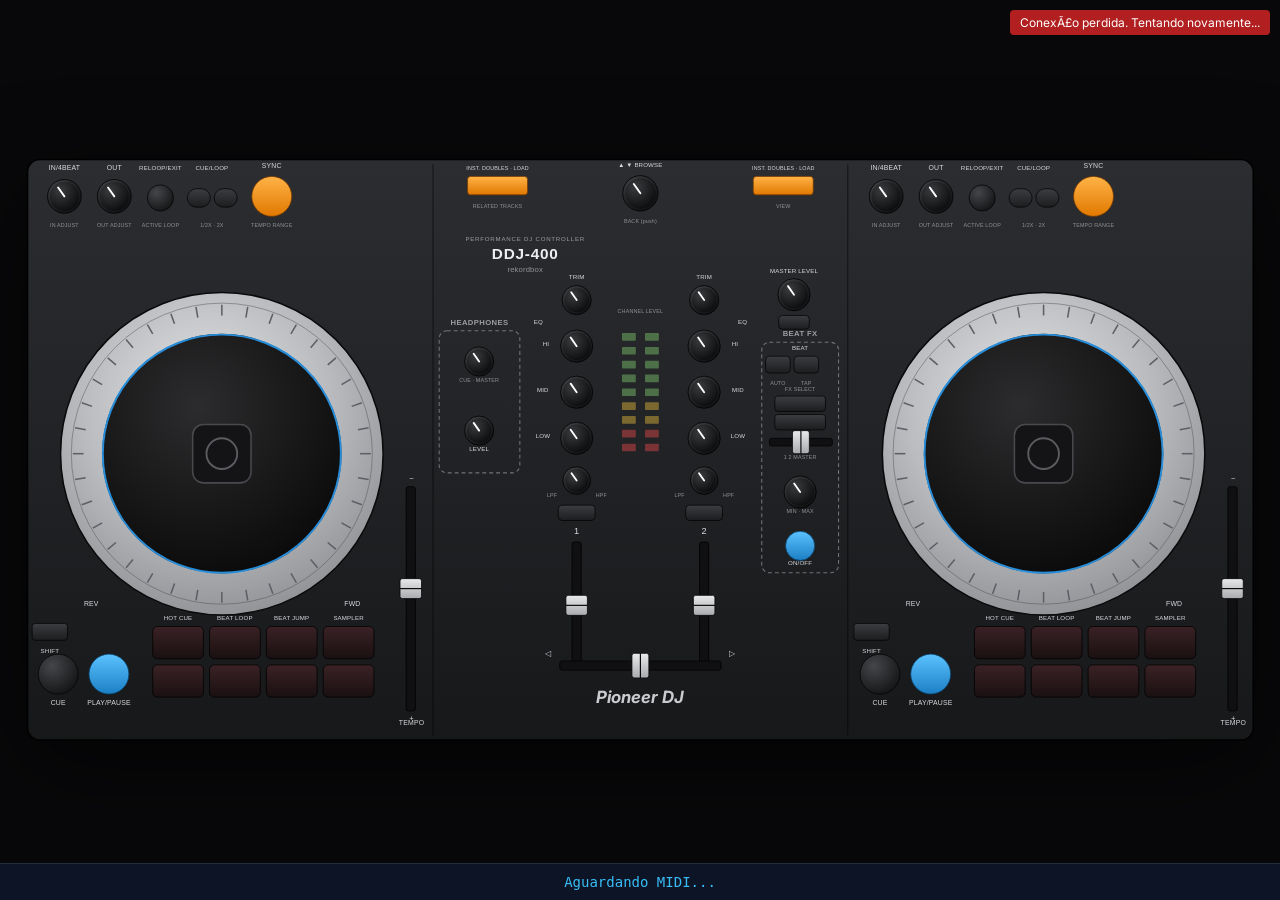
==== src/LiveBridge.App/wwwroot/index.html @ a5508622 "Projeto Iniciado" ====
﻿<!DOCTYPE html>
<html lang="pt-BR">
<head>
<meta charset="UTF-8">
<title>Pioneer DJ DDJ-400 — Réplica Visual</title>
<link rel="stylesheet" href="style.css?v=7">
</head>
<body>



<div class="stage">
<svg viewBox="0 0 1600 760" xmlns="http://www.w3.org/2000/svg">
  <defs>
    <linearGradient id="bodyGrad" x1="0" y1="0" x2="0" y2="1">
      <stop offset="0%" stop-color="#2c2d30"/>
      <stop offset="100%" stop-color="#17181a"/>
    </linearGradient>
    <radialGradient id="knobBase" cx="35%" cy="30%" r="75%">
      <stop offset="0%" stop-color="#4a4b4e"/>
      <stop offset="100%" stop-color="#101112"/>
    </radialGradient>
    <radialGradient id="knobFace" cx="35%" cy="30%" r="75%">
      <stop offset="0%" stop-color="#3a3b3e"/>
      <stop offset="100%" stop-color="#0c0d0e"/>
    </radialGradient>
    <linearGradient id="btnGrad" x1="0" y1="0" x2="0" y2="1">
      <stop offset="0%" stop-color="#3c3d40"/>
      <stop offset="100%" stop-color="#1c1d1f"/>
    </linearGradient>
    <radialGradient id="btnRoundGrad" cx="35%" cy="30%" r="75%">
      <stop offset="0%" stop-color="#45464a"/>
      <stop offset="100%" stop-color="#141516"/>
    </radialGradient>
    <linearGradient id="orangeGrad" x1="0" y1="0" x2="0" y2="1">
      <stop offset="0%" stop-color="#ffb347"/>
      <stop offset="100%" stop-color="#e07800"/>
    </linearGradient>
    <linearGradient id="blueGrad" x1="0" y1="0" x2="0" y2="1">
      <stop offset="0%" stop-color="#5bc2ff"/>
      <stop offset="100%" stop-color="#1c7fc4"/>
    </linearGradient>
    <linearGradient id="padGrad" x1="0" y1="0" x2="0" y2="1">
      <stop offset="0%" stop-color="#3a2225"/>
      <stop offset="100%" stop-color="#1a1011"/>
    </linearGradient>
    <linearGradient id="capGrad" x1="0" y1="0" x2="0" y2="1">
      <stop offset="0%" stop-color="#e9eaec"/>
      <stop offset="100%" stop-color="#a8aaad"/>
    </linearGradient>
    <radialGradient id="jogOuterGrad" cx="45%" cy="35%" r="70%">
      <stop offset="0%" stop-color="#e6e7e9"/>
      <stop offset="55%" stop-color="#b9bbbe"/>
      <stop offset="100%" stop-color="#8c8e91"/>
    </radialGradient>
    <radialGradient id="jogDiscGrad" cx="40%" cy="30%" r="75%">
      <stop offset="0%" stop-color="#2c2c2e"/>
      <stop offset="100%" stop-color="#0a0a0a"/>
    </radialGradient>
  </defs>

  <rect x="2" y="2" width="1596" height="756" rx="16" class="chassis" stroke="#000" stroke-width="2"/>
  <line x1="530" y1="8" x2="530" y2="752" class="panelline"/>
  <line x1="1070" y1="8" x2="1070" y2="752" class="panelline"/>

  <g id="LoopIn_Left" class="hit knob" data-tip="IN / 4 BEAT (Deck 1) — SHIFT: IN ADJUST — define o ponto de entrada do loop"><circle cx="50" cy="50" r="22" class="knob-base"/><circle cx="50" cy="50" r="19" class="knob-face"/><line x1="50" y1="50" x2="41.8" y2="38.3" class="knob-pointer"/></g><g id="LoopOut_Left" class="hit knob" data-tip="OUT (Deck 1) — SHIFT: OUT ADJUST — define o ponto de saída do loop"><circle cx="115" cy="50" r="22" class="knob-base"/><circle cx="115" cy="50" r="19" class="knob-face"/><line x1="115" y1="50" x2="106.8" y2="38.3" class="knob-pointer"/></g><text x="50" y="16" font-size="9" text-anchor="middle" class="lbl ">IN/4BEAT</text><text x="115" y="16" font-size="9" text-anchor="middle" class="lbl ">OUT</text><text x="50" y="90" font-size="7" text-anchor="middle" class="lbl sub">IN ADJUST</text><text x="115" y="90" font-size="7" text-anchor="middle" class="lbl sub">OUT ADJUST</text><g id="ReloopExit_Left" class="hit btn" data-tip="RELOOP/EXIT (Deck 1) — SHIFT: ACTIVE LOOP — reativa o último loop"><circle cx="175" cy="52" r="17" class="btn round "/></g><text x="175" y="16" font-size="8" text-anchor="middle" class="lbl ">RELOOP/EXIT</text><text x="175" y="90" font-size="7" text-anchor="middle" class="lbl sub">ACTIVE LOOP</text><g class="hit btn" data-tip="CUE/LOOP CALL ◁ (Deck 1) — SHIFT: 1/2X — chama loop anterior / reduz pela metade"><rect x="210" y="40" width="30" height="24" rx="12" class="btn "/></g><g class="hit btn" data-tip="CUE/LOOP CALL ▷ (Deck 1) — SHIFT: 2X — chama próximo loop / dobra o tamanho"><rect x="245" y="40" width="30" height="24" rx="12" class="btn "/></g><text x="242" y="16" font-size="8" text-anchor="middle" class="lbl ">CUE/LOOP</text><text x="242" y="90" font-size="7" text-anchor="middle" class="lbl sub">1/2X · 2X</text><g id="Sync_Left" class="hit btn" data-tip="BEAT SYNC (Deck 1) — SHIFT: TEMPO RANGE — sincroniza o BPM automaticamente"><circle cx="320" cy="50" r="26" class="btn round orange"/></g><text x="320" y="13" font-size="9" text-anchor="middle" class="lbl ">SYNC</text><text x="320" y="90" font-size="7" text-anchor="middle" class="lbl sub">TEMPO RANGE</text><g id="JogWheel_Left" class="hit jog" data-tip="Jog Wheel (Deck 1) — gire para dar scratch; borda para bend de pitch"><circle cx="255" cy="385" r="210" class="jog-outer"/><circle cx="255" cy="385" r="196" class="jog-ring"/><line x1="435.0" y1="385.0" x2="449.0" y2="385.0" class="jog-tick"/><line x1="432.3" y1="416.3" x2="446.1" y2="418.7" class="jog-tick"/><line x1="424.1" y1="446.6" x2="437.3" y2="451.4" class="jog-tick"/><line x1="410.9" y1="475.0" x2="423.0" y2="482.0" class="jog-tick"/><line x1="392.9" y1="500.7" x2="403.6" y2="509.7" class="jog-tick"/><line x1="370.7" y1="522.9" x2="379.7" y2="533.6" class="jog-tick"/><line x1="345.0" y1="540.9" x2="352.0" y2="553.0" class="jog-tick"/><line x1="316.6" y1="554.1" x2="321.4" y2="567.3" class="jog-tick"/><line x1="286.3" y1="562.3" x2="288.7" y2="576.1" class="jog-tick"/><line x1="255.0" y1="565.0" x2="255.0" y2="579.0" class="jog-tick"/><line x1="223.7" y1="562.3" x2="221.3" y2="576.1" class="jog-tick"/><line x1="193.4" y1="554.1" x2="188.6" y2="567.3" class="jog-tick"/><line x1="165.0" y1="540.9" x2="158.0" y2="553.0" class="jog-tick"/><line x1="139.3" y1="522.9" x2="130.3" y2="533.6" class="jog-tick"/><line x1="117.1" y1="500.7" x2="106.4" y2="509.7" class="jog-tick"/><line x1="99.1" y1="475.0" x2="87.0" y2="482.0" class="jog-tick"/><line x1="85.9" y1="446.6" x2="72.7" y2="451.4" class="jog-tick"/><line x1="77.7" y1="416.3" x2="63.9" y2="418.7" class="jog-tick"/><line x1="75.0" y1="385.0" x2="61.0" y2="385.0" class="jog-tick"/><line x1="77.7" y1="353.7" x2="63.9" y2="351.3" class="jog-tick"/><line x1="85.9" y1="323.4" x2="72.7" y2="318.6" class="jog-tick"/><line x1="99.1" y1="295.0" x2="87.0" y2="288.0" class="jog-tick"/><line x1="117.1" y1="269.3" x2="106.4" y2="260.3" class="jog-tick"/><line x1="139.3" y1="247.1" x2="130.3" y2="236.4" class="jog-tick"/><line x1="165.0" y1="229.1" x2="158.0" y2="217.0" class="jog-tick"/><line x1="193.4" y1="215.9" x2="188.6" y2="202.7" class="jog-tick"/><line x1="223.7" y1="207.7" x2="221.3" y2="193.9" class="jog-tick"/><line x1="255.0" y1="205.0" x2="255.0" y2="191.0" class="jog-tick"/><line x1="286.3" y1="207.7" x2="288.7" y2="193.9" class="jog-tick"/><line x1="316.6" y1="215.9" x2="321.4" y2="202.7" class="jog-tick"/><line x1="345.0" y1="229.1" x2="352.0" y2="217.0" class="jog-tick"/><line x1="370.7" y1="247.1" x2="379.7" y2="236.4" class="jog-tick"/><line x1="392.9" y1="269.3" x2="403.6" y2="260.3" class="jog-tick"/><line x1="410.9" y1="295.0" x2="423.0" y2="288.0" class="jog-tick"/><line x1="424.1" y1="323.4" x2="437.3" y2="318.6" class="jog-tick"/><line x1="432.3" y1="353.7" x2="446.1" y2="351.3" class="jog-tick"/><circle cx="255" cy="385" r="155" class="jog-disc"/><circle cx="255" cy="385" r="155" class="jog-led-ring"/><rect x="217" y="347" width="76" height="76" rx="14" class="jog-logo-box"/><circle cx="255" cy="385" r="20" class="jog-logo-circle"/></g><text x="85" y="583" font-size="9" text-anchor="middle" class="lbl ">REV</text><text x="425" y="583" font-size="9" text-anchor="middle" class="lbl ">FWD</text><g id="Shift_Left" class="hit btn" data-tip="SHIFT (Deck 1) — ativa a segunda função de cada botão"><rect x="8" y="606" width="46" height="22" rx="4" class="btn "/></g><text x="31" y="645" font-size="8" text-anchor="middle" class="lbl ">SHIFT</text><g id="Cue_Left" class="hit btn" data-tip="CUE (Deck 1) — volta ao ponto de cue / define cue temporário"><circle cx="42" cy="672" r="26" class="btn round "/></g><text x="42" y="712" font-size="9" text-anchor="middle" class="lbl ">CUE</text><g id="Play_Left" class="hit btn" data-tip="PLAY/PAUSE (Deck 1) — reproduz ou pausa a faixa"><circle cx="108" cy="672" r="26" class="btn round blue"/></g><text x="108" y="712" font-size="9" text-anchor="middle" class="lbl ">PLAY/PAUSE</text><text x="198.0" y="602" font-size="8" text-anchor="middle" class="lbl ">HOT CUE</text><g id="Pad1_Left" class="hit pad" data-tip="HOT CUE (Deck 1) — SHIFT: KEYBOARD — pad de performance, linha 1"><rect x="165" y="610" width="66" height="42" rx="6" class="pad"/></g><g id="Pad5_Left" class="hit pad" data-tip="HOT CUE (Deck 1) — SHIFT: KEYBOARD — pad de performance, linha 2"><rect x="165" y="660" width="66" height="42" rx="6" class="pad"/></g><text x="272.0" y="602" font-size="8" text-anchor="middle" class="lbl ">BEAT LOOP</text><g id="Pad2_Left" class="hit pad" data-tip="BEAT LOOP (Deck 1) — SHIFT: PAD FX1 — pad de performance, linha 1"><rect x="239" y="610" width="66" height="42" rx="6" class="pad"/></g><g id="Pad6_Left" class="hit pad" data-tip="BEAT LOOP (Deck 1) — SHIFT: PAD FX1 — pad de performance, linha 2"><rect x="239" y="660" width="66" height="42" rx="6" class="pad"/></g><text x="346.0" y="602" font-size="8" text-anchor="middle" class="lbl ">BEAT JUMP</text><g id="Pad3_Left" class="hit pad" data-tip="BEAT JUMP (Deck 1) — SHIFT: PAD FX2 — pad de performance, linha 1"><rect x="313" y="610" width="66" height="42" rx="6" class="pad"/></g><g id="Pad7_Left" class="hit pad" data-tip="BEAT JUMP (Deck 1) — SHIFT: PAD FX2 — pad de performance, linha 2"><rect x="313" y="660" width="66" height="42" rx="6" class="pad"/></g><text x="420.0" y="602" font-size="8" text-anchor="middle" class="lbl ">SAMPLER</text><g id="Pad4_Left" class="hit pad" data-tip="SAMPLER (Deck 1) — SHIFT: KEY SHIFT — pad de performance, linha 1"><rect x="387" y="610" width="66" height="42" rx="6" class="pad"/></g><g id="Pad8_Left" class="hit pad" data-tip="SAMPLER (Deck 1) — SHIFT: KEY SHIFT — pad de performance, linha 2"><rect x="387" y="660" width="66" height="42" rx="6" class="pad"/></g><g id="TempoSlider_Left" class="hit fader" data-tip="TEMPO (Deck 1) — ajusta a velocidade de reprodução (pitch)"><rect x="495" y="428" width="12" height="292" rx="3" class="fader-track"/><rect x="487" y="547.7" width="28" height="26" rx="3" class="fader-cap"/><line x1="487" y1="560.7" x2="515" y2="560.7" class="fader-groove"/></g><text x="502" y="738" font-size="9" text-anchor="middle" class="lbl ">TEMPO</text><text x="502" y="420" font-size="10" text-anchor="middle" class="lbl ">−</text><text x="502" y="733" font-size="10" text-anchor="middle" class="lbl ">+</text><g id="Load_Left" class="hit btn" data-tip="LOAD (INST. DOUBLES) Canal 1 — carrega a faixa selecionada no deck 1"><rect x="575" y="24" width="78" height="24" rx="4" class="btn orange"/></g><text x="614" y="15" font-size="7" text-anchor="middle" class="lbl ">INST. DOUBLES · LOAD</text><text x="614" y="65" font-size="7" text-anchor="middle" class="lbl sub">RELATED TRACKS</text><g id="Load_Right" class="hit btn" data-tip="LOAD (INST. DOUBLES) Canal 2 — carrega a faixa selecionada no deck 2"><rect x="947" y="24" width="78" height="24" rx="4" class="btn orange"/></g><text x="986" y="15" font-size="7" text-anchor="middle" class="lbl ">INST. DOUBLES · LOAD</text><text x="986" y="65" font-size="7" text-anchor="middle" class="lbl sub">VIEW</text><g class="hit knob" data-tip="Seletor giratório de navegação — gire para navegar, pressione (BACK) para voltar/carregar"><circle cx="800" cy="46" r="23" class="knob-base"/><circle cx="800" cy="46" r="20" class="knob-face"/><line x1="800" y1="46" x2="791.4" y2="33.8" class="knob-pointer"/></g><text x="800" y="12" font-size="8" text-anchor="middle" class="lbl ">▲ ▼ BROWSE</text><text x="800" y="84" font-size="7" text-anchor="middle" class="lbl sub">BACK (push)</text><text x="650" y="108" font-size="8" text-anchor="middle" class="lbl brandtext">PERFORMANCE DJ CONTROLLER</text><text x="650" y="131" font-size="20" text-anchor="middle" class="lbl brandname">DDJ-400</text><text x="650" y="149" font-size="10" text-anchor="middle" class="lbl sub">rekordbox</text><g id="Trim_Left" class="hit knob" data-tip="TRIM (Canal 1) — ajusta o ganho de entrada da faixa"><circle cx="717" cy="185" r="19" class="knob-base"/><circle cx="717" cy="185" r="16" class="knob-face"/><line x1="717" y1="185" x2="709.9" y2="174.9" class="knob-pointer"/></g><text x="717" y="158" font-size="8" text-anchor="middle" class="lbl ">TRIM</text><g id="EQ_High_Left" class="hit knob" data-tip="EQ HI (Canal 1) — agudos"><circle cx="717" cy="245" r="21" class="knob-base"/><circle cx="717" cy="245" r="18" class="knob-face"/><line x1="717" y1="245" x2="709.2" y2="233.8" class="knob-pointer"/></g><g id="EQ_Mid_Left" class="hit knob" data-tip="EQ MID (Canal 1) — médios"><circle cx="717" cy="305" r="21" class="knob-base"/><circle cx="717" cy="305" r="18" class="knob-face"/><line x1="717" y1="305" x2="709.2" y2="293.8" class="knob-pointer"/></g><g id="EQ_Low_Left" class="hit knob" data-tip="EQ LOW (Canal 1) — graves"><circle cx="717" cy="365" r="21" class="knob-base"/><circle cx="717" cy="365" r="18" class="knob-face"/><line x1="717" y1="365" x2="709.2" y2="353.8" class="knob-pointer"/></g><text x="677" y="245" font-size="8" text-anchor="middle" class="lbl ">HI</text><text x="673" y="305" font-size="8" text-anchor="middle" class="lbl ">MID</text><text x="673" y="365" font-size="8" text-anchor="middle" class="lbl ">LOW</text><text x="667" y="216" font-size="8" text-anchor="middle" class="lbl ">EQ</text><g id="Filter_Left" class="hit knob" data-tip="FILTER (Canal 1) — filtro passa-baixa / passa-alta"><circle cx="717" cy="420" r="18" class="knob-base"/><circle cx="717" cy="420" r="15" class="knob-face"/><line x1="717" y1="420" x2="710.3" y2="410.4" class="knob-pointer"/></g><text x="685" y="442" font-size="7" text-anchor="middle" class="lbl sub">LPF</text><text x="749" y="442" font-size="7" text-anchor="middle" class="lbl sub">HPF</text><g id="HeadphoneCue_Left" class="hit btn" data-tip="CUE (fone, Canal 1) — envia o canal 1 para o fone de ouvido"><rect x="693" y="452" width="48" height="20" rx="5" class="btn "/></g><text x="717" y="490" font-size="12" text-anchor="middle" class="lbl ">1</text><g id="Volume_Left" class="hit fader" data-tip="CHANNEL FADER 1 — volume do canal 1 no mixer"><rect x="711" y="500" width="12" height="165" rx="3" class="fader-track"/><rect x="703" y="569.5" width="28" height="26" rx="3" class="fader-cap"/><line x1="703" y1="582.5" x2="731" y2="582.5" class="fader-groove"/></g><g id="Trim_Right" class="hit knob" data-tip="TRIM (Canal 2) — ajusta o ganho de entrada da faixa"><circle cx="883" cy="185" r="19" class="knob-base"/><circle cx="883" cy="185" r="16" class="knob-face"/><line x1="883" y1="185" x2="875.9" y2="174.9" class="knob-pointer"/></g><text x="883" y="158" font-size="8" text-anchor="middle" class="lbl ">TRIM</text><g id="EQ_High_Right" class="hit knob" data-tip="EQ HI (Canal 2) — agudos"><circle cx="883" cy="245" r="21" class="knob-base"/><circle cx="883" cy="245" r="18" class="knob-face"/><line x1="883" y1="245" x2="875.2" y2="233.8" class="knob-pointer"/></g><g id="EQ_Mid_Right" class="hit knob" data-tip="EQ MID (Canal 2) — médios"><circle cx="883" cy="305" r="21" class="knob-base"/><circle cx="883" cy="305" r="18" class="knob-face"/><line x1="883" y1="305" x2="875.2" y2="293.8" class="knob-pointer"/></g><g id="EQ_Low_Right" class="hit knob" data-tip="EQ LOW (Canal 2) — graves"><circle cx="883" cy="365" r="21" class="knob-base"/><circle cx="883" cy="365" r="18" class="knob-face"/><line x1="883" y1="365" x2="875.2" y2="353.8" class="knob-pointer"/></g><text x="923" y="245" font-size="8" text-anchor="middle" class="lbl ">HI</text><text x="927" y="305" font-size="8" text-anchor="middle" class="lbl ">MID</text><text x="927" y="365" font-size="8" text-anchor="middle" class="lbl ">LOW</text><text x="933" y="216" font-size="8" text-anchor="middle" class="lbl ">EQ</text><g id="Filter_Right" class="hit knob" data-tip="FILTER (Canal 2) — filtro passa-baixa / passa-alta"><circle cx="883" cy="420" r="18" class="knob-base"/><circle cx="883" cy="420" r="15" class="knob-face"/><line x1="883" y1="420" x2="876.3" y2="410.4" class="knob-pointer"/></g><text x="851" y="442" font-size="7" text-anchor="middle" class="lbl sub">LPF</text><text x="915" y="442" font-size="7" text-anchor="middle" class="lbl sub">HPF</text><g id="HeadphoneCue_Right" class="hit btn" data-tip="CUE (fone, Canal 2) — envia o canal 2 para o fone de ouvido"><rect x="859" y="452" width="48" height="20" rx="5" class="btn "/></g><text x="883" y="490" font-size="12" text-anchor="middle" class="lbl ">2</text><g id="Volume_Right" class="hit fader" data-tip="CHANNEL FADER 2 — volume do canal 2 no mixer"><rect x="877" y="500" width="12" height="165" rx="3" class="fader-track"/><rect x="869" y="569.5" width="28" height="26" rx="3" class="fader-cap"/><line x1="869" y1="582.5" x2="897" y2="582.5" class="fader-groove"/></g><text x="800" y="202" font-size="7" text-anchor="middle" class="lbl sub">CHANNEL LEVEL</text><rect x="776" y="372" width="18" height="10" rx="1" fill="#ff4d4d" opacity="0.4"/><rect x="806" y="372" width="18" height="10" rx="1" fill="#ff4d4d" opacity="0.4"/><rect x="776" y="354" width="18" height="10" rx="1" fill="#ff4d4d" opacity="0.4"/><rect x="806" y="354" width="18" height="10" rx="1" fill="#ff4d4d" opacity="0.4"/><rect x="776" y="336" width="18" height="10" rx="1" fill="#ffcf3f" opacity="0.4"/><rect x="806" y="336" width="18" height="10" rx="1" fill="#ffcf3f" opacity="0.4"/><rect x="776" y="318" width="18" height="10" rx="1" fill="#ffcf3f" opacity="0.4"/><rect x="806" y="318" width="18" height="10" rx="1" fill="#ffcf3f" opacity="0.4"/><rect x="776" y="300" width="18" height="10" rx="1" fill="#8be07a" opacity="0.4"/><rect x="806" y="300" width="18" height="10" rx="1" fill="#8be07a" opacity="0.4"/><rect x="776" y="282" width="18" height="10" rx="1" fill="#8be07a" opacity="0.4"/><rect x="806" y="282" width="18" height="10" rx="1" fill="#8be07a" opacity="0.4"/><rect x="776" y="264" width="18" height="10" rx="1" fill="#8be07a" opacity="0.4"/><rect x="806" y="264" width="18" height="10" rx="1" fill="#8be07a" opacity="0.4"/><rect x="776" y="246" width="18" height="10" rx="1" fill="#8be07a" opacity="0.4"/><rect x="806" y="246" width="18" height="10" rx="1" fill="#8be07a" opacity="0.4"/><rect x="776" y="228" width="18" height="10" rx="1" fill="#8be07a" opacity="0.4"/><rect x="806" y="228" width="18" height="10" rx="1" fill="#8be07a" opacity="0.4"/><rect x="538" y="225" width="105" height="185" rx="10" class="grp-box"/><text x="590.5" y="217" font-size="10" text-anchor="middle" class="lbl grp-title">HEADPHONES</text><g id="HeadphoneMixing" class="hit knob" data-tip="HEADPHONES MIXING — equilíbrio entre CUE e MASTER no fone de ouvido"><circle cx="590" cy="265" r="19" class="knob-base"/><circle cx="590" cy="265" r="16" class="knob-face"/><line x1="590" y1="265" x2="582.9" y2="254.9" class="knob-pointer"/></g><text x="590" y="292" font-size="7" text-anchor="middle" class="lbl sub">CUE · MASTER</text><g id="HeadphoneLevel" class="hit knob" data-tip="HEADPHONES LEVEL — volume do fone de ouvido"><circle cx="590" cy="355" r="19" class="knob-base"/><circle cx="590" cy="355" r="16" class="knob-face"/><line x1="590" y1="355" x2="582.9" y2="344.9" class="knob-pointer"/></g><text x="590" y="382" font-size="8" text-anchor="middle" class="lbl ">LEVEL</text><g id="MasterLevel" class="hit knob" data-tip="MASTER LEVEL — volume geral da saída principal"><circle cx="1000" cy="178" r="21" class="knob-base"/><circle cx="1000" cy="178" r="18" class="knob-face"/><line x1="1000" y1="178" x2="992.2" y2="166.8" class="knob-pointer"/></g><text x="1000" y="150" font-size="8" text-anchor="middle" class="lbl ">MASTER LEVEL</text><g class="hit btn" data-tip="CUE (fone, Master) — envia o master para o fone de ouvido"><rect x="980" y="205" width="40" height="18" rx="5" class="btn "/></g><rect x="958" y="240" width="100" height="300" rx="10" class="grp-box"/><text x="1008.0" y="232" font-size="10" text-anchor="middle" class="lbl grp-title">BEAT FX</text><g class="hit btn" data-tip="BEAT ◁ — diminui a batida do efeito (SHIFT: AUTO)"><rect x="963" y="258" width="32" height="22" rx="5" class="btn "/></g><g class="hit btn" data-tip="BEAT ▷ — aumenta a batida do efeito (SHIFT: TAP)"><rect x="1000" y="258" width="32" height="22" rx="5" class="btn "/></g><text x="1008" y="250" font-size="8" text-anchor="middle" class="lbl ">BEAT</text><text x="979" y="296" font-size="7" text-anchor="middle" class="lbl sub">AUTO</text><text x="1016" y="296" font-size="7" text-anchor="middle" class="lbl sub">TAP</text><g class="hit btn" data-tip="FX SELECT ▽ — seleciona o efeito anterior"><rect x="975" y="310" width="66" height="20" rx="4" class="btn "/></g><g class="hit btn" data-tip="FX SELECT △ — seleciona o próximo efeito"><rect x="975" y="334" width="66" height="20" rx="4" class="btn "/></g><text x="1008" y="304" font-size="7" text-anchor="middle" class="lbl sub">FX SELECT</text><g class="hit fader" data-tip="Seletor 1 / 2 / MASTER — escolhe em qual canal o Beat FX é aplicado"><rect x="968" y="365" width="82" height="10" rx="3" class="fader-track"/><rect x="998.0" y="355" width="22" height="30" rx="3" class="fader-cap"/><line x1="1009.0" y1="355" x2="1009.0" y2="385" class="fader-groove"/></g><text x="1008" y="392" font-size="7" text-anchor="middle" class="lbl sub">1   2   MASTER</text><g class="hit knob" data-tip="LEVEL/DEPTH — intensidade do efeito Beat FX"><circle cx="1008" cy="435" r="21" class="knob-base"/><circle cx="1008" cy="435" r="18" class="knob-face"/><line x1="1008" y1="435" x2="1000.2" y2="423.8" class="knob-pointer"/></g><text x="1008" y="462" font-size="7" text-anchor="middle" class="lbl sub">MIN · MAX</text><g class="hit btn" data-tip="ON/OFF — ativa/desativa o Beat FX (SHIFT: RELEASE FX)"><circle cx="1008" cy="505" r="19" class="btn round blue"/></g><text x="1008" y="530" font-size="8" text-anchor="middle" class="lbl ">ON/OFF</text><g id="Crossfader" class="hit fader" data-tip="CROSSFADER — mixa entre o canal 1 (esquerda) e canal 2 (direita)"><rect x="695" y="655" width="210" height="12" rx="3" class="fader-track"/><rect x="789.0" y="645" width="22" height="32" rx="3" class="fader-cap"/><line x1="800.0" y1="645" x2="800.0" y2="677" class="fader-groove"/></g><text x="680" y="648" font-size="10" text-anchor="middle" class="lbl ">◁</text><text x="920" y="648" font-size="10" text-anchor="middle" class="lbl ">▷</text><text x="800" y="710" font-size="22" text-anchor="middle" class="brand-logo">Pioneer DJ</text><g id="LoopIn_Right" class="hit knob" data-tip="IN / 4 BEAT (Deck 2) — SHIFT: IN ADJUST — define o ponto de entrada do loop"><circle cx="1120" cy="50" r="22" class="knob-base"/><circle cx="1120" cy="50" r="19" class="knob-face"/><line x1="1120" y1="50" x2="1111.8" y2="38.3" class="knob-pointer"/></g><g id="LoopOut_Right" class="hit knob" data-tip="OUT (Deck 2) — SHIFT: OUT ADJUST — define o ponto de saída do loop"><circle cx="1185" cy="50" r="22" class="knob-base"/><circle cx="1185" cy="50" r="19" class="knob-face"/><line x1="1185" y1="50" x2="1176.8" y2="38.3" class="knob-pointer"/></g><text x="1120" y="16" font-size="9" text-anchor="middle" class="lbl ">IN/4BEAT</text><text x="1185" y="16" font-size="9" text-anchor="middle" class="lbl ">OUT</text><text x="1120" y="90" font-size="7" text-anchor="middle" class="lbl sub">IN ADJUST</text><text x="1185" y="90" font-size="7" text-anchor="middle" class="lbl sub">OUT ADJUST</text><g id="ReloopExit_Right" class="hit btn" data-tip="RELOOP/EXIT (Deck 2) — SHIFT: ACTIVE LOOP — reativa o último loop"><circle cx="1245" cy="52" r="17" class="btn round "/></g><text x="1245" y="16" font-size="8" text-anchor="middle" class="lbl ">RELOOP/EXIT</text><text x="1245" y="90" font-size="7" text-anchor="middle" class="lbl sub">ACTIVE LOOP</text><g class="hit btn" data-tip="CUE/LOOP CALL ◁ (Deck 2) — SHIFT: 1/2X — chama loop anterior / reduz pela metade"><rect x="1280" y="40" width="30" height="24" rx="12" class="btn "/></g><g class="hit btn" data-tip="CUE/LOOP CALL ▷ (Deck 2) — SHIFT: 2X — chama próximo loop / dobra o tamanho"><rect x="1315" y="40" width="30" height="24" rx="12" class="btn "/></g><text x="1312" y="16" font-size="8" text-anchor="middle" class="lbl ">CUE/LOOP</text><text x="1312" y="90" font-size="7" text-anchor="middle" class="lbl sub">1/2X · 2X</text><g id="Sync_Right" class="hit btn" data-tip="BEAT SYNC (Deck 2) — SHIFT: TEMPO RANGE — sincroniza o BPM automaticamente"><circle cx="1390" cy="50" r="26" class="btn round orange"/></g><text x="1390" y="13" font-size="9" text-anchor="middle" class="lbl ">SYNC</text><text x="1390" y="90" font-size="7" text-anchor="middle" class="lbl sub">TEMPO RANGE</text><g id="JogWheel_Right" class="hit jog" data-tip="Jog Wheel (Deck 2) — gire para dar scratch; borda para bend de pitch"><circle cx="1325" cy="385" r="210" class="jog-outer"/><circle cx="1325" cy="385" r="196" class="jog-ring"/><line x1="1505.0" y1="385.0" x2="1519.0" y2="385.0" class="jog-tick"/><line x1="1502.3" y1="416.3" x2="1516.1" y2="418.7" class="jog-tick"/><line x1="1494.1" y1="446.6" x2="1507.3" y2="451.4" class="jog-tick"/><line x1="1480.9" y1="475.0" x2="1493.0" y2="482.0" class="jog-tick"/><line x1="1462.9" y1="500.7" x2="1473.6" y2="509.7" class="jog-tick"/><line x1="1440.7" y1="522.9" x2="1449.7" y2="533.6" class="jog-tick"/><line x1="1415.0" y1="540.9" x2="1422.0" y2="553.0" class="jog-tick"/><line x1="1386.6" y1="554.1" x2="1391.4" y2="567.3" class="jog-tick"/><line x1="1356.3" y1="562.3" x2="1358.7" y2="576.1" class="jog-tick"/><line x1="1325.0" y1="565.0" x2="1325.0" y2="579.0" class="jog-tick"/><line x1="1293.7" y1="562.3" x2="1291.3" y2="576.1" class="jog-tick"/><line x1="1263.4" y1="554.1" x2="1258.6" y2="567.3" class="jog-tick"/><line x1="1235.0" y1="540.9" x2="1228.0" y2="553.0" class="jog-tick"/><line x1="1209.3" y1="522.9" x2="1200.3" y2="533.6" class="jog-tick"/><line x1="1187.1" y1="500.7" x2="1176.4" y2="509.7" class="jog-tick"/><line x1="1169.1" y1="475.0" x2="1157.0" y2="482.0" class="jog-tick"/><line x1="1155.9" y1="446.6" x2="1142.7" y2="451.4" class="jog-tick"/><line x1="1147.7" y1="416.3" x2="1133.9" y2="418.7" class="jog-tick"/><line x1="1145.0" y1="385.0" x2="1131.0" y2="385.0" class="jog-tick"/><line x1="1147.7" y1="353.7" x2="1133.9" y2="351.3" class="jog-tick"/><line x1="1155.9" y1="323.4" x2="1142.7" y2="318.6" class="jog-tick"/><line x1="1169.1" y1="295.0" x2="1157.0" y2="288.0" class="jog-tick"/><line x1="1187.1" y1="269.3" x2="1176.4" y2="260.3" class="jog-tick"/><line x1="1209.3" y1="247.1" x2="1200.3" y2="236.4" class="jog-tick"/><line x1="1235.0" y1="229.1" x2="1228.0" y2="217.0" class="jog-tick"/><line x1="1263.4" y1="215.9" x2="1258.6" y2="202.7" class="jog-tick"/><line x1="1293.7" y1="207.7" x2="1291.3" y2="193.9" class="jog-tick"/><line x1="1325.0" y1="205.0" x2="1325.0" y2="191.0" class="jog-tick"/><line x1="1356.3" y1="207.7" x2="1358.7" y2="193.9" class="jog-tick"/><line x1="1386.6" y1="215.9" x2="1391.4" y2="202.7" class="jog-tick"/><line x1="1415.0" y1="229.1" x2="1422.0" y2="217.0" class="jog-tick"/><line x1="1440.7" y1="247.1" x2="1449.7" y2="236.4" class="jog-tick"/><line x1="1462.9" y1="269.3" x2="1473.6" y2="260.3" class="jog-tick"/><line x1="1480.9" y1="295.0" x2="1493.0" y2="288.0" class="jog-tick"/><line x1="1494.1" y1="323.4" x2="1507.3" y2="318.6" class="jog-tick"/><line x1="1502.3" y1="353.7" x2="1516.1" y2="351.3" class="jog-tick"/><circle cx="1325" cy="385" r="155" class="jog-disc"/><circle cx="1325" cy="385" r="155" class="jog-led-ring"/><rect x="1287" y="347" width="76" height="76" rx="14" class="jog-logo-box"/><circle cx="1325" cy="385" r="20" class="jog-logo-circle"/></g><text x="1155" y="583" font-size="9" text-anchor="middle" class="lbl ">REV</text><text x="1495" y="583" font-size="9" text-anchor="middle" class="lbl ">FWD</text><g id="Shift_Right" class="hit btn" data-tip="SHIFT (Deck 2) — ativa a segunda função de cada botão"><rect x="1078" y="606" width="46" height="22" rx="4" class="btn "/></g><text x="1101" y="645" font-size="8" text-anchor="middle" class="lbl ">SHIFT</text><g id="Cue_Right" class="hit btn" data-tip="CUE (Deck 2) — volta ao ponto de cue / define cue temporário"><circle cx="1112" cy="672" r="26" class="btn round "/></g><text x="1112" y="712" font-size="9" text-anchor="middle" class="lbl ">CUE</text><g id="Play_Right" class="hit btn" data-tip="PLAY/PAUSE (Deck 2) — reproduz ou pausa a faixa"><circle cx="1178" cy="672" r="26" class="btn round blue"/></g><text x="1178" y="712" font-size="9" text-anchor="middle" class="lbl ">PLAY/PAUSE</text><text x="1268.0" y="602" font-size="8" text-anchor="middle" class="lbl ">HOT CUE</text><g id="Pad1_Right" class="hit pad" data-tip="HOT CUE (Deck 2) — SHIFT: KEYBOARD — pad de performance, linha 1"><rect x="1235" y="610" width="66" height="42" rx="6" class="pad"/></g><g id="Pad5_Right" class="hit pad" data-tip="HOT CUE (Deck 2) — SHIFT: KEYBOARD — pad de performance, linha 2"><rect x="1235" y="660" width="66" height="42" rx="6" class="pad"/></g><text x="1342.0" y="602" font-size="8" text-anchor="middle" class="lbl ">BEAT LOOP</text><g id="Pad2_Right" class="hit pad" data-tip="BEAT LOOP (Deck 2) — SHIFT: PAD FX1 — pad de performance, linha 1"><rect x="1309" y="610" width="66" height="42" rx="6" class="pad"/></g><g id="Pad6_Right" class="hit pad" data-tip="BEAT LOOP (Deck 2) — SHIFT: PAD FX1 — pad de performance, linha 2"><rect x="1309" y="660" width="66" height="42" rx="6" class="pad"/></g><text x="1416.0" y="602" font-size="8" text-anchor="middle" class="lbl ">BEAT JUMP</text><g id="Pad3_Right" class="hit pad" data-tip="BEAT JUMP (Deck 2) — SHIFT: PAD FX2 — pad de performance, linha 1"><rect x="1383" y="610" width="66" height="42" rx="6" class="pad"/></g><g id="Pad7_Right" class="hit pad" data-tip="BEAT JUMP (Deck 2) — SHIFT: PAD FX2 — pad de performance, linha 2"><rect x="1383" y="660" width="66" height="42" rx="6" class="pad"/></g><text x="1490.0" y="602" font-size="8" text-anchor="middle" class="lbl ">SAMPLER</text><g id="Pad4_Right" class="hit pad" data-tip="SAMPLER (Deck 2) — SHIFT: KEY SHIFT — pad de performance, linha 1"><rect x="1457" y="610" width="66" height="42" rx="6" class="pad"/></g><g id="Pad8_Right" class="hit pad" data-tip="SAMPLER (Deck 2) — SHIFT: KEY SHIFT — pad de performance, linha 2"><rect x="1457" y="660" width="66" height="42" rx="6" class="pad"/></g><g id="TempoSlider_Right" class="hit fader" data-tip="TEMPO (Deck 2) — ajusta a velocidade de reprodução (pitch)"><rect x="1565" y="428" width="12" height="292" rx="3" class="fader-track"/><rect x="1557" y="547.7" width="28" height="26" rx="3" class="fader-cap"/><line x1="1557" y1="560.7" x2="1585" y2="560.7" class="fader-groove"/></g><text x="1572" y="738" font-size="9" text-anchor="middle" class="lbl ">TEMPO</text><text x="1572" y="420" font-size="10" text-anchor="middle" class="lbl ">−</text><text x="1572" y="733" font-size="10" text-anchor="middle" class="lbl ">+</text>
</svg>
</div>

<div id="tooltip"></div>

<script src="app.js?v=8"></script>
<div id="status-overlay">Offline</div>
<div class="log-console" id="log-console">Aguardando MIDI...</div>
</body>
</html>
---- src/LiveBridge.App/wwwroot/style.css ----
@import url('https://fonts.googleapis.com/css2?family=Inter:wght@400;600;800&display=swap');

* { box-sizing: border-box; margin: 0; padding: 0; font-family: 'Inter', sans-serif; }

body {
    background-color: #08080a;
    display: flex;
    justify-content: center;
    align-items: center;
    height: 100vh;
    width: 100vw;
    overflow: hidden;
}

.full-screen-container {
    width: 100%;
    height: 100%;
    display: flex;
    justify-content: center;
    align-items: center;
    padding: 2vw;
}

svg {
    max-width: 100%;
    max-height: 100%;
    filter: drop-shadow(0 25px 45px rgba(0,0,0,.55));
    transition: transform 0.1s ease-out;
}

#status-overlay {
    position: fixed;
    top: 10px;
    right: 10px;
    background: rgba(0,0,0,0.6);
    color: #fff;
    padding: 5px 10px;
    border-radius: 4px;
    font-size: 12px;
    pointer-events: none;
    transition: opacity 0.3s;
}

.active-midi {
    filter: drop-shadow(0 0 0 6px #2ea6ff) brightness(1.5) !important;
}

/* Base transitions for animating SVGs */
.fader-cap, .knob-face, .knob-pointer, .btn, .pad {
    transition: transform 0.05s linear, filter 0.1s;
    transform-origin: center;
}
.knob {
    transition: transform 0.05s linear;
}

/* --- SVG Replacements --- */

  
  h1{ color:#f0f0f0; font-size:19px; font-weight:600; margin:0; }
  .sub-h{ color:#8a8a8d; font-size:12.5px; max-width:760px; text-align:center; margin-bottom:4px; }
  .stage{ position:relative; width:1500px; max-width:96vw; }
  svg{ width:100%; height:auto; display:block; filter:drop-shadow(0 25px 45px rgba(0,0,0,.55)); }

  .chassis{ fill:url(#bodyGrad); }
  .panelline{ stroke:#000; stroke-width:1.5; opacity:.5; }

  .lbl{ fill:#d8dade; font-family:Arial, sans-serif; letter-spacing:.2px; }
  .lbl.sub{ fill:#8f9297; }
  .brandname{ fill:#eceef0; font-weight:800; letter-spacing:1px; }
  .brandtext{ fill:#9a9da2; letter-spacing:1px; }
  .brand-logo{ fill:#c9cbce; font-style:italic; font-weight:700; }
  .grp-title{ fill:#9a9da2; font-weight:700; letter-spacing:.5px; }

  .knob-base{ fill:url(#knobBase); stroke:#000; stroke-width:1; }
  .knob-face{ fill:url(#knobFace); }
  .knob-pointer{ stroke:#fff; stroke-width:2.4; stroke-linecap:round; }

  .btn{ fill:url(#btnGrad); stroke:#050505; stroke-width:1; }
  .btn.round{ fill:url(#btnRoundGrad); }
  .btn.orange{ fill:url(#orangeGrad); stroke:#7a3d00; }
  .btn.blue{ fill:url(#blueGrad); stroke:#0a3f66; }

  .pad{ fill:url(#padGrad); stroke:#000; stroke-width:1; }

  .fader-track{ fill:#101012; stroke:#000; stroke-width:1; }
  .fader-cap{ fill:url(#capGrad); stroke:#050505; stroke-width:1; }
  .fader-groove{ stroke:#050505; stroke-width:1.5; }

  .jog-outer{ fill:url(#jogOuterGrad); stroke:#0a0a0a; stroke-width:2; }
  .jog-ring{ fill:none; stroke:#4a4d52; stroke-width:1; opacity:.6; }
  .jog-tick{ stroke:#5c5f64; stroke-width:2; }
  .jog-disc{ fill:url(#jogDiscGrad); stroke:#000; stroke-width:2; }
  .jog-led-ring{ fill:none; stroke:#2ea6ff; stroke-width:2.5; opacity:.85; }
  .jog-logo-box{ fill:#141416; stroke:#48494c; stroke-width:2; }
  .jog-logo-circle{ fill:none; stroke:#5a5c60; stroke-width:2.5; }

  .grp-box{ fill:none; stroke:#8a8d92; stroke-width:1.4; stroke-dasharray:5 4; opacity:.75; }

  .hit{ cursor:pointer; }
  .hit:hover .knob-base, .hit:hover .btn, .hit:hover .pad, .hit:hover .fader-cap,
  .hit:hover .jog-outer{
    filter: drop-shadow(0 0 0 2px #2ea6ff) brightness(1.15);
  }

  #tooltip{
    position:fixed; pointer-events:none;
    background:#111317; color:#f2f3f5; font-size:13px; line-height:1.35;
    padding:7px 11px; border-radius:7px; max-width:280px;
    box-shadow:0 8px 22px rgba(0,0,0,.5); border:1px solid #2a2d33;
    opacity:0; transform:translateY(4px); transition:opacity .1s ease, transform .1s ease;
    z-index:1000;
  }
  #tooltip.show{ opacity:1; transform:translateY(0); }
.log-console {
    position: fixed;
    bottom: 0;
    left: 0;
    width: 100%;
    background: rgba(15, 23, 42, 0.9);
    border-top: 1px solid rgba(255, 255, 255, 0.1);
    color: #38bdf8;
    font-family: monospace;
    font-size: 14px;
    padding: 10px 20px;
    text-align: center;
    backdrop-filter: blur(8px);
    z-index: 1000;
}
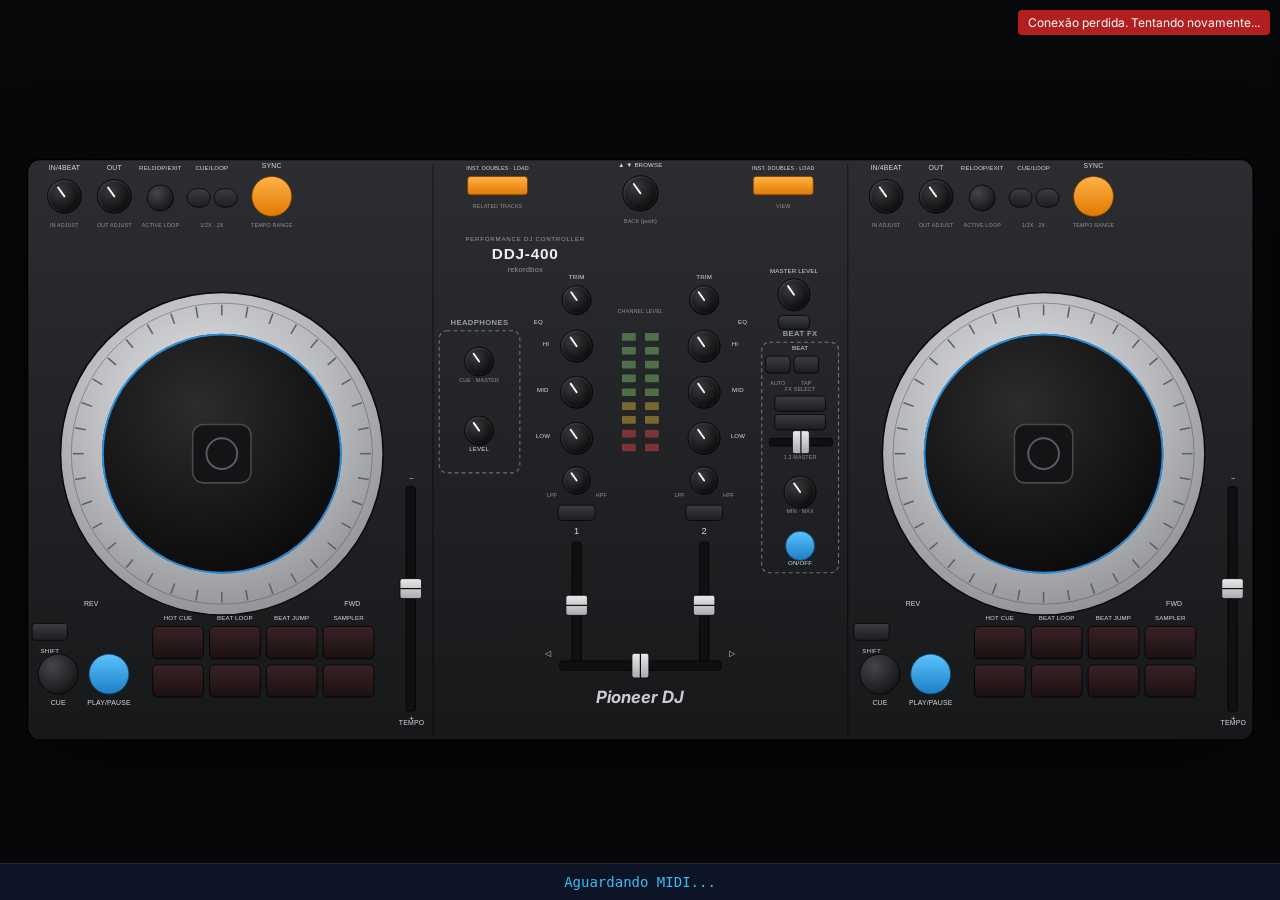
==== commit 0ac79e8a: "Interface Visual Conectada" ====
--- a/src/LiveBridge.App/wwwroot/index.html
+++ b/src/LiveBridge.App/wwwroot/index.html
@@ -1,4 +1,4 @@
-﻿<!DOCTYPE html>
+<!DOCTYPE html>
 <html lang="pt-BR">
 <head>
 <meta charset="UTF-8">
@@ -63,13 +63,35 @@
   <line x1="530" y1="8" x2="530" y2="752" class="panelline"/>
   <line x1="1070" y1="8" x2="1070" y2="752" class="panelline"/>
 
-  <g id="LoopIn_Left" class="hit knob" data-tip="IN / 4 BEAT (Deck 1) — SHIFT: IN ADJUST — define o ponto de entrada do loop"><circle cx="50" cy="50" r="22" class="knob-base"/><circle cx="50" cy="50" r="19" class="knob-face"/><line x1="50" y1="50" x2="41.8" y2="38.3" class="knob-pointer"/></g><g id="LoopOut_Left" class="hit knob" data-tip="OUT (Deck 1) — SHIFT: OUT ADJUST — define o ponto de saída do loop"><circle cx="115" cy="50" r="22" class="knob-base"/><circle cx="115" cy="50" r="19" class="knob-face"/><line x1="115" y1="50" x2="106.8" y2="38.3" class="knob-pointer"/></g><text x="50" y="16" font-size="9" text-anchor="middle" class="lbl ">IN/4BEAT</text><text x="115" y="16" font-size="9" text-anchor="middle" class="lbl ">OUT</text><text x="50" y="90" font-size="7" text-anchor="middle" class="lbl sub">IN ADJUST</text><text x="115" y="90" font-size="7" text-anchor="middle" class="lbl sub">OUT ADJUST</text><g id="ReloopExit_Left" class="hit btn" data-tip="RELOOP/EXIT (Deck 1) — SHIFT: ACTIVE LOOP — reativa o último loop"><circle cx="175" cy="52" r="17" class="btn round "/></g><text x="175" y="16" font-size="8" text-anchor="middle" class="lbl ">RELOOP/EXIT</text><text x="175" y="90" font-size="7" text-anchor="middle" class="lbl sub">ACTIVE LOOP</text><g class="hit btn" data-tip="CUE/LOOP CALL ◁ (Deck 1) — SHIFT: 1/2X — chama loop anterior / reduz pela metade"><rect x="210" y="40" width="30" height="24" rx="12" class="btn "/></g><g class="hit btn" data-tip="CUE/LOOP CALL ▷ (Deck 1) — SHIFT: 2X — chama próximo loop / dobra o tamanho"><rect x="245" y="40" width="30" height="24" rx="12" class="btn "/></g><text x="242" y="16" font-size="8" text-anchor="middle" class="lbl ">CUE/LOOP</text><text x="242" y="90" font-size="7" text-anchor="middle" class="lbl sub">1/2X · 2X</text><g id="Sync_Left" class="hit btn" data-tip="BEAT SYNC (Deck 1) — SHIFT: TEMPO RANGE — sincroniza o BPM automaticamente"><circle cx="320" cy="50" r="26" class="btn round orange"/></g><text x="320" y="13" font-size="9" text-anchor="middle" class="lbl ">SYNC</text><text x="320" y="90" font-size="7" text-anchor="middle" class="lbl sub">TEMPO RANGE</text><g id="JogWheel_Left" class="hit jog" data-tip="Jog Wheel (Deck 1) — gire para dar scratch; borda para bend de pitch"><circle cx="255" cy="385" r="210" class="jog-outer"/><circle cx="255" cy="385" r="196" class="jog-ring"/><line x1="435.0" y1="385.0" x2="449.0" y2="385.0" class="jog-tick"/><line x1="432.3" y1="416.3" x2="446.1" y2="418.7" class="jog-tick"/><line x1="424.1" y1="446.6" x2="437.3" y2="451.4" class="jog-tick"/><line x1="410.9" y1="475.0" x2="423.0" y2="482.0" class="jog-tick"/><line x1="392.9" y1="500.7" x2="403.6" y2="509.7" class="jog-tick"/><line x1="370.7" y1="522.9" x2="379.7" y2="533.6" class="jog-tick"/><line x1="345.0" y1="540.9" x2="352.0" y2="553.0" class="jog-tick"/><line x1="316.6" y1="554.1" x2="321.4" y2="567.3" class="jog-tick"/><line x1="286.3" y1="562.3" x2="288.7" y2="576.1" class="jog-tick"/><line x1="255.0" y1="565.0" x2="255.0" y2="579.0" class="jog-tick"/><line x1="223.7" y1="562.3" x2="221.3" y2="576.1" class="jog-tick"/><line x1="193.4" y1="554.1" x2="188.6" y2="567.3" class="jog-tick"/><line x1="165.0" y1="540.9" x2="158.0" y2="553.0" class="jog-tick"/><line x1="139.3" y1="522.9" x2="130.3" y2="533.6" class="jog-tick"/><line x1="117.1" y1="500.7" x2="106.4" y2="509.7" class="jog-tick"/><line x1="99.1" y1="475.0" x2="87.0" y2="482.0" class="jog-tick"/><line x1="85.9" y1="446.6" x2="72.7" y2="451.4" class="jog-tick"/><line x1="77.7" y1="416.3" x2="63.9" y2="418.7" class="jog-tick"/><line x1="75.0" y1="385.0" x2="61.0" y2="385.0" class="jog-tick"/><line x1="77.7" y1="353.7" x2="63.9" y2="351.3" class="jog-tick"/><line x1="85.9" y1="323.4" x2="72.7" y2="318.6" class="jog-tick"/><line x1="99.1" y1="295.0" x2="87.0" y2="288.0" class="jog-tick"/><line x1="117.1" y1="269.3" x2="106.4" y2="260.3" class="jog-tick"/><line x1="139.3" y1="247.1" x2="130.3" y2="236.4" class="jog-tick"/><line x1="165.0" y1="229.1" x2="158.0" y2="217.0" class="jog-tick"/><line x1="193.4" y1="215.9" x2="188.6" y2="202.7" class="jog-tick"/><line x1="223.7" y1="207.7" x2="221.3" y2="193.9" class="jog-tick"/><line x1="255.0" y1="205.0" x2="255.0" y2="191.0" class="jog-tick"/><line x1="286.3" y1="207.7" x2="288.7" y2="193.9" class="jog-tick"/><line x1="316.6" y1="215.9" x2="321.4" y2="202.7" class="jog-tick"/><line x1="345.0" y1="229.1" x2="352.0" y2="217.0" class="jog-tick"/><line x1="370.7" y1="247.1" x2="379.7" y2="236.4" class="jog-tick"/><line x1="392.9" y1="269.3" x2="403.6" y2="260.3" class="jog-tick"/><line x1="410.9" y1="295.0" x2="423.0" y2="288.0" class="jog-tick"/><line x1="424.1" y1="323.4" x2="437.3" y2="318.6" class="jog-tick"/><line x1="432.3" y1="353.7" x2="446.1" y2="351.3" class="jog-tick"/><circle cx="255" cy="385" r="155" class="jog-disc"/><circle cx="255" cy="385" r="155" class="jog-led-ring"/><rect x="217" y="347" width="76" height="76" rx="14" class="jog-logo-box"/><circle cx="255" cy="385" r="20" class="jog-logo-circle"/></g><text x="85" y="583" font-size="9" text-anchor="middle" class="lbl ">REV</text><text x="425" y="583" font-size="9" text-anchor="middle" class="lbl ">FWD</text><g id="Shift_Left" class="hit btn" data-tip="SHIFT (Deck 1) — ativa a segunda função de cada botão"><rect x="8" y="606" width="46" height="22" rx="4" class="btn "/></g><text x="31" y="645" font-size="8" text-anchor="middle" class="lbl ">SHIFT</text><g id="Cue_Left" class="hit btn" data-tip="CUE (Deck 1) — volta ao ponto de cue / define cue temporário"><circle cx="42" cy="672" r="26" class="btn round "/></g><text x="42" y="712" font-size="9" text-anchor="middle" class="lbl ">CUE</text><g id="Play_Left" class="hit btn" data-tip="PLAY/PAUSE (Deck 1) — reproduz ou pausa a faixa"><circle cx="108" cy="672" r="26" class="btn round blue"/></g><text x="108" y="712" font-size="9" text-anchor="middle" class="lbl ">PLAY/PAUSE</text><text x="198.0" y="602" font-size="8" text-anchor="middle" class="lbl ">HOT CUE</text><g id="Pad1_Left" class="hit pad" data-tip="HOT CUE (Deck 1) — SHIFT: KEYBOARD — pad de performance, linha 1"><rect x="165" y="610" width="66" height="42" rx="6" class="pad"/></g><g id="Pad5_Left" class="hit pad" data-tip="HOT CUE (Deck 1) — SHIFT: KEYBOARD — pad de performance, linha 2"><rect x="165" y="660" width="66" height="42" rx="6" class="pad"/></g><text x="272.0" y="602" font-size="8" text-anchor="middle" class="lbl ">BEAT LOOP</text><g id="Pad2_Left" class="hit pad" data-tip="BEAT LOOP (Deck 1) — SHIFT: PAD FX1 — pad de performance, linha 1"><rect x="239" y="610" width="66" height="42" rx="6" class="pad"/></g><g id="Pad6_Left" class="hit pad" data-tip="BEAT LOOP (Deck 1) — SHIFT: PAD FX1 — pad de performance, linha 2"><rect x="239" y="660" width="66" height="42" rx="6" class="pad"/></g><text x="346.0" y="602" font-size="8" text-anchor="middle" class="lbl ">BEAT JUMP</text><g id="Pad3_Left" class="hit pad" data-tip="BEAT JUMP (Deck 1) — SHIFT: PAD FX2 — pad de performance, linha 1"><rect x="313" y="610" width="66" height="42" rx="6" class="pad"/></g><g id="Pad7_Left" class="hit pad" data-tip="BEAT JUMP (Deck 1) — SHIFT: PAD FX2 — pad de performance, linha 2"><rect x="313" y="660" width="66" height="42" rx="6" class="pad"/></g><text x="420.0" y="602" font-size="8" text-anchor="middle" class="lbl ">SAMPLER</text><g id="Pad4_Left" class="hit pad" data-tip="SAMPLER (Deck 1) — SHIFT: KEY SHIFT — pad de performance, linha 1"><rect x="387" y="610" width="66" height="42" rx="6" class="pad"/></g><g id="Pad8_Left" class="hit pad" data-tip="SAMPLER (Deck 1) — SHIFT: KEY SHIFT — pad de performance, linha 2"><rect x="387" y="660" width="66" height="42" rx="6" class="pad"/></g><g id="TempoSlider_Left" class="hit fader" data-tip="TEMPO (Deck 1) — ajusta a velocidade de reprodução (pitch)"><rect x="495" y="428" width="12" height="292" rx="3" class="fader-track"/><rect x="487" y="547.7" width="28" height="26" rx="3" class="fader-cap"/><line x1="487" y1="560.7" x2="515" y2="560.7" class="fader-groove"/></g><text x="502" y="738" font-size="9" text-anchor="middle" class="lbl ">TEMPO</text><text x="502" y="420" font-size="10" text-anchor="middle" class="lbl ">−</text><text x="502" y="733" font-size="10" text-anchor="middle" class="lbl ">+</text><g id="Load_Left" class="hit btn" data-tip="LOAD (INST. DOUBLES) Canal 1 — carrega a faixa selecionada no deck 1"><rect x="575" y="24" width="78" height="24" rx="4" class="btn orange"/></g><text x="614" y="15" font-size="7" text-anchor="middle" class="lbl ">INST. DOUBLES · LOAD</text><text x="614" y="65" font-size="7" text-anchor="middle" class="lbl sub">RELATED TRACKS</text><g id="Load_Right" class="hit btn" data-tip="LOAD (INST. DOUBLES) Canal 2 — carrega a faixa selecionada no deck 2"><rect x="947" y="24" width="78" height="24" rx="4" class="btn orange"/></g><text x="986" y="15" font-size="7" text-anchor="middle" class="lbl ">INST. DOUBLES · LOAD</text><text x="986" y="65" font-size="7" text-anchor="middle" class="lbl sub">VIEW</text><g class="hit knob" data-tip="Seletor giratório de navegação — gire para navegar, pressione (BACK) para voltar/carregar"><circle cx="800" cy="46" r="23" class="knob-base"/><circle cx="800" cy="46" r="20" class="knob-face"/><line x1="800" y1="46" x2="791.4" y2="33.8" class="knob-pointer"/></g><text x="800" y="12" font-size="8" text-anchor="middle" class="lbl ">▲ ▼ BROWSE</text><text x="800" y="84" font-size="7" text-anchor="middle" class="lbl sub">BACK (push)</text><text x="650" y="108" font-size="8" text-anchor="middle" class="lbl brandtext">PERFORMANCE DJ CONTROLLER</text><text x="650" y="131" font-size="20" text-anchor="middle" class="lbl brandname">DDJ-400</text><text x="650" y="149" font-size="10" text-anchor="middle" class="lbl sub">rekordbox</text><g id="Trim_Left" class="hit knob" data-tip="TRIM (Canal 1) — ajusta o ganho de entrada da faixa"><circle cx="717" cy="185" r="19" class="knob-base"/><circle cx="717" cy="185" r="16" class="knob-face"/><line x1="717" y1="185" x2="709.9" y2="174.9" class="knob-pointer"/></g><text x="717" y="158" font-size="8" text-anchor="middle" class="lbl ">TRIM</text><g id="EQ_High_Left" class="hit knob" data-tip="EQ HI (Canal 1) — agudos"><circle cx="717" cy="245" r="21" class="knob-base"/><circle cx="717" cy="245" r="18" class="knob-face"/><line x1="717" y1="245" x2="709.2" y2="233.8" class="knob-pointer"/></g><g id="EQ_Mid_Left" class="hit knob" data-tip="EQ MID (Canal 1) — médios"><circle cx="717" cy="305" r="21" class="knob-base"/><circle cx="717" cy="305" r="18" class="knob-face"/><line x1="717" y1="305" x2="709.2" y2="293.8" class="knob-pointer"/></g><g id="EQ_Low_Left" class="hit knob" data-tip="EQ LOW (Canal 1) — graves"><circle cx="717" cy="365" r="21" class="knob-base"/><circle cx="717" cy="365" r="18" class="knob-face"/><line x1="717" y1="365" x2="709.2" y2="353.8" class="knob-pointer"/></g><text x="677" y="245" font-size="8" text-anchor="middle" class="lbl ">HI</text><text x="673" y="305" font-size="8" text-anchor="middle" class="lbl ">MID</text><text x="673" y="365" font-size="8" text-anchor="middle" class="lbl ">LOW</text><text x="667" y="216" font-size="8" text-anchor="middle" class="lbl ">EQ</text><g id="Filter_Left" class="hit knob" data-tip="FILTER (Canal 1) — filtro passa-baixa / passa-alta"><circle cx="717" cy="420" r="18" class="knob-base"/><circle cx="717" cy="420" r="15" class="knob-face"/><line x1="717" y1="420" x2="710.3" y2="410.4" class="knob-pointer"/></g><text x="685" y="442" font-size="7" text-anchor="middle" class="lbl sub">LPF</text><text x="749" y="442" font-size="7" text-anchor="middle" class="lbl sub">HPF</text><g id="HeadphoneCue_Left" class="hit btn" data-tip="CUE (fone, Canal 1) — envia o canal 1 para o fone de ouvido"><rect x="693" y="452" width="48" height="20" rx="5" class="btn "/></g><text x="717" y="490" font-size="12" text-anchor="middle" class="lbl ">1</text><g id="Volume_Left" class="hit fader" data-tip="CHANNEL FADER 1 — volume do canal 1 no mixer"><rect x="711" y="500" width="12" height="165" rx="3" class="fader-track"/><rect x="703" y="569.5" width="28" height="26" rx="3" class="fader-cap"/><line x1="703" y1="582.5" x2="731" y2="582.5" class="fader-groove"/></g><g id="Trim_Right" class="hit knob" data-tip="TRIM (Canal 2) — ajusta o ganho de entrada da faixa"><circle cx="883" cy="185" r="19" class="knob-base"/><circle cx="883" cy="185" r="16" class="knob-face"/><line x1="883" y1="185" x2="875.9" y2="174.9" class="knob-pointer"/></g><text x="883" y="158" font-size="8" text-anchor="middle" class="lbl ">TRIM</text><g id="EQ_High_Right" class="hit knob" data-tip="EQ HI (Canal 2) — agudos"><circle cx="883" cy="245" r="21" class="knob-base"/><circle cx="883" cy="245" r="18" class="knob-face"/><line x1="883" y1="245" x2="875.2" y2="233.8" class="knob-pointer"/></g><g id="EQ_Mid_Right" class="hit knob" data-tip="EQ MID (Canal 2) — médios"><circle cx="883" cy="305" r="21" class="knob-base"/><circle cx="883" cy="305" r="18" class="knob-face"/><line x1="883" y1="305" x2="875.2" y2="293.8" class="knob-pointer"/></g><g id="EQ_Low_Right" class="hit knob" data-tip="EQ LOW (Canal 2) — graves"><circle cx="883" cy="365" r="21" class="knob-base"/><circle cx="883" cy="365" r="18" class="knob-face"/><line x1="883" y1="365" x2="875.2" y2="353.8" class="knob-pointer"/></g><text x="923" y="245" font-size="8" text-anchor="middle" class="lbl ">HI</text><text x="927" y="305" font-size="8" text-anchor="middle" class="lbl ">MID</text><text x="927" y="365" font-size="8" text-anchor="middle" class="lbl ">LOW</text><text x="933" y="216" font-size="8" text-anchor="middle" class="lbl ">EQ</text><g id="Filter_Right" class="hit knob" data-tip="FILTER (Canal 2) — filtro passa-baixa / passa-alta"><circle cx="883" cy="420" r="18" class="knob-base"/><circle cx="883" cy="420" r="15" class="knob-face"/><line x1="883" y1="420" x2="876.3" y2="410.4" class="knob-pointer"/></g><text x="851" y="442" font-size="7" text-anchor="middle" class="lbl sub">LPF</text><text x="915" y="442" font-size="7" text-anchor="middle" class="lbl sub">HPF</text><g id="HeadphoneCue_Right" class="hit btn" data-tip="CUE (fone, Canal 2) — envia o canal 2 para o fone de ouvido"><rect x="859" y="452" width="48" height="20" rx="5" class="btn "/></g><text x="883" y="490" font-size="12" text-anchor="middle" class="lbl ">2</text><g id="Volume_Right" class="hit fader" data-tip="CHANNEL FADER 2 — volume do canal 2 no mixer"><rect x="877" y="500" width="12" height="165" rx="3" class="fader-track"/><rect x="869" y="569.5" width="28" height="26" rx="3" class="fader-cap"/><line x1="869" y1="582.5" x2="897" y2="582.5" class="fader-groove"/></g><text x="800" y="202" font-size="7" text-anchor="middle" class="lbl sub">CHANNEL LEVEL</text><rect x="776" y="372" width="18" height="10" rx="1" fill="#ff4d4d" opacity="0.4"/><rect x="806" y="372" width="18" height="10" rx="1" fill="#ff4d4d" opacity="0.4"/><rect x="776" y="354" width="18" height="10" rx="1" fill="#ff4d4d" opacity="0.4"/><rect x="806" y="354" width="18" height="10" rx="1" fill="#ff4d4d" opacity="0.4"/><rect x="776" y="336" width="18" height="10" rx="1" fill="#ffcf3f" opacity="0.4"/><rect x="806" y="336" width="18" height="10" rx="1" fill="#ffcf3f" opacity="0.4"/><rect x="776" y="318" width="18" height="10" rx="1" fill="#ffcf3f" opacity="0.4"/><rect x="806" y="318" width="18" height="10" rx="1" fill="#ffcf3f" opacity="0.4"/><rect x="776" y="300" width="18" height="10" rx="1" fill="#8be07a" opacity="0.4"/><rect x="806" y="300" width="18" height="10" rx="1" fill="#8be07a" opacity="0.4"/><rect x="776" y="282" width="18" height="10" rx="1" fill="#8be07a" opacity="0.4"/><rect x="806" y="282" width="18" height="10" rx="1" fill="#8be07a" opacity="0.4"/><rect x="776" y="264" width="18" height="10" rx="1" fill="#8be07a" opacity="0.4"/><rect x="806" y="264" width="18" height="10" rx="1" fill="#8be07a" opacity="0.4"/><rect x="776" y="246" width="18" height="10" rx="1" fill="#8be07a" opacity="0.4"/><rect x="806" y="246" width="18" height="10" rx="1" fill="#8be07a" opacity="0.4"/><rect x="776" y="228" width="18" height="10" rx="1" fill="#8be07a" opacity="0.4"/><rect x="806" y="228" width="18" height="10" rx="1" fill="#8be07a" opacity="0.4"/><rect x="538" y="225" width="105" height="185" rx="10" class="grp-box"/><text x="590.5" y="217" font-size="10" text-anchor="middle" class="lbl grp-title">HEADPHONES</text><g id="HeadphoneMixing" class="hit knob" data-tip="HEADPHONES MIXING — equilíbrio entre CUE e MASTER no fone de ouvido"><circle cx="590" cy="265" r="19" class="knob-base"/><circle cx="590" cy="265" r="16" class="knob-face"/><line x1="590" y1="265" x2="582.9" y2="254.9" class="knob-pointer"/></g><text x="590" y="292" font-size="7" text-anchor="middle" class="lbl sub">CUE · MASTER</text><g id="HeadphoneLevel" class="hit knob" data-tip="HEADPHONES LEVEL — volume do fone de ouvido"><circle cx="590" cy="355" r="19" class="knob-base"/><circle cx="590" cy="355" r="16" class="knob-face"/><line x1="590" y1="355" x2="582.9" y2="344.9" class="knob-pointer"/></g><text x="590" y="382" font-size="8" text-anchor="middle" class="lbl ">LEVEL</text><g id="MasterLevel" class="hit knob" data-tip="MASTER LEVEL — volume geral da saída principal"><circle cx="1000" cy="178" r="21" class="knob-base"/><circle cx="1000" cy="178" r="18" class="knob-face"/><line x1="1000" y1="178" x2="992.2" y2="166.8" class="knob-pointer"/></g><text x="1000" y="150" font-size="8" text-anchor="middle" class="lbl ">MASTER LEVEL</text><g class="hit btn" data-tip="CUE (fone, Master) — envia o master para o fone de ouvido"><rect x="980" y="205" width="40" height="18" rx="5" class="btn "/></g><rect x="958" y="240" width="100" height="300" rx="10" class="grp-box"/><text x="1008.0" y="232" font-size="10" text-anchor="middle" class="lbl grp-title">BEAT FX</text><g class="hit btn" data-tip="BEAT ◁ — diminui a batida do efeito (SHIFT: AUTO)"><rect x="963" y="258" width="32" height="22" rx="5" class="btn "/></g><g class="hit btn" data-tip="BEAT ▷ — aumenta a batida do efeito (SHIFT: TAP)"><rect x="1000" y="258" width="32" height="22" rx="5" class="btn "/></g><text x="1008" y="250" font-size="8" text-anchor="middle" class="lbl ">BEAT</text><text x="979" y="296" font-size="7" text-anchor="middle" class="lbl sub">AUTO</text><text x="1016" y="296" font-size="7" text-anchor="middle" class="lbl sub">TAP</text><g class="hit btn" data-tip="FX SELECT ▽ — seleciona o efeito anterior"><rect x="975" y="310" width="66" height="20" rx="4" class="btn "/></g><g class="hit btn" data-tip="FX SELECT △ — seleciona o próximo efeito"><rect x="975" y="334" width="66" height="20" rx="4" class="btn "/></g><text x="1008" y="304" font-size="7" text-anchor="middle" class="lbl sub">FX SELECT</text><g class="hit fader" data-tip="Seletor 1 / 2 / MASTER — escolhe em qual canal o Beat FX é aplicado"><rect x="968" y="365" width="82" height="10" rx="3" class="fader-track"/><rect x="998.0" y="355" width="22" height="30" rx="3" class="fader-cap"/><line x1="1009.0" y1="355" x2="1009.0" y2="385" class="fader-groove"/></g><text x="1008" y="392" font-size="7" text-anchor="middle" class="lbl sub">1   2   MASTER</text><g class="hit knob" data-tip="LEVEL/DEPTH — intensidade do efeito Beat FX"><circle cx="1008" cy="435" r="21" class="knob-base"/><circle cx="1008" cy="435" r="18" class="knob-face"/><line x1="1008" y1="435" x2="1000.2" y2="423.8" class="knob-pointer"/></g><text x="1008" y="462" font-size="7" text-anchor="middle" class="lbl sub">MIN · MAX</text><g class="hit btn" data-tip="ON/OFF — ativa/desativa o Beat FX (SHIFT: RELEASE FX)"><circle cx="1008" cy="505" r="19" class="btn round blue"/></g><text x="1008" y="530" font-size="8" text-anchor="middle" class="lbl ">ON/OFF</text><g id="Crossfader" class="hit fader" data-tip="CROSSFADER — mixa entre o canal 1 (esquerda) e canal 2 (direita)"><rect x="695" y="655" width="210" height="12" rx="3" class="fader-track"/><rect x="789.0" y="645" width="22" height="32" rx="3" class="fader-cap"/><line x1="800.0" y1="645" x2="800.0" y2="677" class="fader-groove"/></g><text x="680" y="648" font-size="10" text-anchor="middle" class="lbl ">◁</text><text x="920" y="648" font-size="10" text-anchor="middle" class="lbl ">▷</text><text x="800" y="710" font-size="22" text-anchor="middle" class="brand-logo">Pioneer DJ</text><g id="LoopIn_Right" class="hit knob" data-tip="IN / 4 BEAT (Deck 2) — SHIFT: IN ADJUST — define o ponto de entrada do loop"><circle cx="1120" cy="50" r="22" class="knob-base"/><circle cx="1120" cy="50" r="19" class="knob-face"/><line x1="1120" y1="50" x2="1111.8" y2="38.3" class="knob-pointer"/></g><g id="LoopOut_Right" class="hit knob" data-tip="OUT (Deck 2) — SHIFT: OUT ADJUST — define o ponto de saída do loop"><circle cx="1185" cy="50" r="22" class="knob-base"/><circle cx="1185" cy="50" r="19" class="knob-face"/><line x1="1185" y1="50" x2="1176.8" y2="38.3" class="knob-pointer"/></g><text x="1120" y="16" font-size="9" text-anchor="middle" class="lbl ">IN/4BEAT</text><text x="1185" y="16" font-size="9" text-anchor="middle" class="lbl ">OUT</text><text x="1120" y="90" font-size="7" text-anchor="middle" class="lbl sub">IN ADJUST</text><text x="1185" y="90" font-size="7" text-anchor="middle" class="lbl sub">OUT ADJUST</text><g id="ReloopExit_Right" class="hit btn" data-tip="RELOOP/EXIT (Deck 2) — SHIFT: ACTIVE LOOP — reativa o último loop"><circle cx="1245" cy="52" r="17" class="btn round "/></g><text x="1245" y="16" font-size="8" text-anchor="middle" class="lbl ">RELOOP/EXIT</text><text x="1245" y="90" font-size="7" text-anchor="middle" class="lbl sub">ACTIVE LOOP</text><g class="hit btn" data-tip="CUE/LOOP CALL ◁ (Deck 2) — SHIFT: 1/2X — chama loop anterior / reduz pela metade"><rect x="1280" y="40" width="30" height="24" rx="12" class="btn "/></g><g class="hit btn" data-tip="CUE/LOOP CALL ▷ (Deck 2) — SHIFT: 2X — chama próximo loop / dobra o tamanho"><rect x="1315" y="40" width="30" height="24" rx="12" class="btn "/></g><text x="1312" y="16" font-size="8" text-anchor="middle" class="lbl ">CUE/LOOP</text><text x="1312" y="90" font-size="7" text-anchor="middle" class="lbl sub">1/2X · 2X</text><g id="Sync_Right" class="hit btn" data-tip="BEAT SYNC (Deck 2) — SHIFT: TEMPO RANGE — sincroniza o BPM automaticamente"><circle cx="1390" cy="50" r="26" class="btn round orange"/></g><text x="1390" y="13" font-size="9" text-anchor="middle" class="lbl ">SYNC</text><text x="1390" y="90" font-size="7" text-anchor="middle" class="lbl sub">TEMPO RANGE</text><g id="JogWheel_Right" class="hit jog" data-tip="Jog Wheel (Deck 2) — gire para dar scratch; borda para bend de pitch"><circle cx="1325" cy="385" r="210" class="jog-outer"/><circle cx="1325" cy="385" r="196" class="jog-ring"/><line x1="1505.0" y1="385.0" x2="1519.0" y2="385.0" class="jog-tick"/><line x1="1502.3" y1="416.3" x2="1516.1" y2="418.7" class="jog-tick"/><line x1="1494.1" y1="446.6" x2="1507.3" y2="451.4" class="jog-tick"/><line x1="1480.9" y1="475.0" x2="1493.0" y2="482.0" class="jog-tick"/><line x1="1462.9" y1="500.7" x2="1473.6" y2="509.7" class="jog-tick"/><line x1="1440.7" y1="522.9" x2="1449.7" y2="533.6" class="jog-tick"/><line x1="1415.0" y1="540.9" x2="1422.0" y2="553.0" class="jog-tick"/><line x1="1386.6" y1="554.1" x2="1391.4" y2="567.3" class="jog-tick"/><line x1="1356.3" y1="562.3" x2="1358.7" y2="576.1" class="jog-tick"/><line x1="1325.0" y1="565.0" x2="1325.0" y2="579.0" class="jog-tick"/><line x1="1293.7" y1="562.3" x2="1291.3" y2="576.1" class="jog-tick"/><line x1="1263.4" y1="554.1" x2="1258.6" y2="567.3" class="jog-tick"/><line x1="1235.0" y1="540.9" x2="1228.0" y2="553.0" class="jog-tick"/><line x1="1209.3" y1="522.9" x2="1200.3" y2="533.6" class="jog-tick"/><line x1="1187.1" y1="500.7" x2="1176.4" y2="509.7" class="jog-tick"/><line x1="1169.1" y1="475.0" x2="1157.0" y2="482.0" class="jog-tick"/><line x1="1155.9" y1="446.6" x2="1142.7" y2="451.4" class="jog-tick"/><line x1="1147.7" y1="416.3" x2="1133.9" y2="418.7" class="jog-tick"/><line x1="1145.0" y1="385.0" x2="1131.0" y2="385.0" class="jog-tick"/><line x1="1147.7" y1="353.7" x2="1133.9" y2="351.3" class="jog-tick"/><line x1="1155.9" y1="323.4" x2="1142.7" y2="318.6" class="jog-tick"/><line x1="1169.1" y1="295.0" x2="1157.0" y2="288.0" class="jog-tick"/><line x1="1187.1" y1="269.3" x2="1176.4" y2="260.3" class="jog-tick"/><line x1="1209.3" y1="247.1" x2="1200.3" y2="236.4" class="jog-tick"/><line x1="1235.0" y1="229.1" x2="1228.0" y2="217.0" class="jog-tick"/><line x1="1263.4" y1="215.9" x2="1258.6" y2="202.7" class="jog-tick"/><line x1="1293.7" y1="207.7" x2="1291.3" y2="193.9" class="jog-tick"/><line x1="1325.0" y1="205.0" x2="1325.0" y2="191.0" class="jog-tick"/><line x1="1356.3" y1="207.7" x2="1358.7" y2="193.9" class="jog-tick"/><line x1="1386.6" y1="215.9" x2="1391.4" y2="202.7" class="jog-tick"/><line x1="1415.0" y1="229.1" x2="1422.0" y2="217.0" class="jog-tick"/><line x1="1440.7" y1="247.1" x2="1449.7" y2="236.4" class="jog-tick"/><line x1="1462.9" y1="269.3" x2="1473.6" y2="260.3" class="jog-tick"/><line x1="1480.9" y1="295.0" x2="1493.0" y2="288.0" class="jog-tick"/><line x1="1494.1" y1="323.4" x2="1507.3" y2="318.6" class="jog-tick"/><line x1="1502.3" y1="353.7" x2="1516.1" y2="351.3" class="jog-tick"/><circle cx="1325" cy="385" r="155" class="jog-disc"/><circle cx="1325" cy="385" r="155" class="jog-led-ring"/><rect x="1287" y="347" width="76" height="76" rx="14" class="jog-logo-box"/><circle cx="1325" cy="385" r="20" class="jog-logo-circle"/></g><text x="1155" y="583" font-size="9" text-anchor="middle" class="lbl ">REV</text><text x="1495" y="583" font-size="9" text-anchor="middle" class="lbl ">FWD</text><g id="Shift_Right" class="hit btn" data-tip="SHIFT (Deck 2) — ativa a segunda função de cada botão"><rect x="1078" y="606" width="46" height="22" rx="4" class="btn "/></g><text x="1101" y="645" font-size="8" text-anchor="middle" class="lbl ">SHIFT</text><g id="Cue_Right" class="hit btn" data-tip="CUE (Deck 2) — volta ao ponto de cue / define cue temporário"><circle cx="1112" cy="672" r="26" class="btn round "/></g><text x="1112" y="712" font-size="9" text-anchor="middle" class="lbl ">CUE</text><g id="Play_Right" class="hit btn" data-tip="PLAY/PAUSE (Deck 2) — reproduz ou pausa a faixa"><circle cx="1178" cy="672" r="26" class="btn round blue"/></g><text x="1178" y="712" font-size="9" text-anchor="middle" class="lbl ">PLAY/PAUSE</text><text x="1268.0" y="602" font-size="8" text-anchor="middle" class="lbl ">HOT CUE</text><g id="Pad1_Right" class="hit pad" data-tip="HOT CUE (Deck 2) — SHIFT: KEYBOARD — pad de performance, linha 1"><rect x="1235" y="610" width="66" height="42" rx="6" class="pad"/></g><g id="Pad5_Right" class="hit pad" data-tip="HOT CUE (Deck 2) — SHIFT: KEYBOARD — pad de performance, linha 2"><rect x="1235" y="660" width="66" height="42" rx="6" class="pad"/></g><text x="1342.0" y="602" font-size="8" text-anchor="middle" class="lbl ">BEAT LOOP</text><g id="Pad2_Right" class="hit pad" data-tip="BEAT LOOP (Deck 2) — SHIFT: PAD FX1 — pad de performance, linha 1"><rect x="1309" y="610" width="66" height="42" rx="6" class="pad"/></g><g id="Pad6_Right" class="hit pad" data-tip="BEAT LOOP (Deck 2) — SHIFT: PAD FX1 — pad de performance, linha 2"><rect x="1309" y="660" width="66" height="42" rx="6" class="pad"/></g><text x="1416.0" y="602" font-size="8" text-anchor="middle" class="lbl ">BEAT JUMP</text><g id="Pad3_Right" class="hit pad" data-tip="BEAT JUMP (Deck 2) — SHIFT: PAD FX2 — pad de performance, linha 1"><rect x="1383" y="610" width="66" height="42" rx="6" class="pad"/></g><g id="Pad7_Right" class="hit pad" data-tip="BEAT JUMP (Deck 2) — SHIFT: PAD FX2 — pad de performance, linha 2"><rect x="1383" y="660" width="66" height="42" rx="6" class="pad"/></g><text x="1490.0" y="602" font-size="8" text-anchor="middle" class="lbl ">SAMPLER</text><g id="Pad4_Right" class="hit pad" data-tip="SAMPLER (Deck 2) — SHIFT: KEY SHIFT — pad de performance, linha 1"><rect x="1457" y="610" width="66" height="42" rx="6" class="pad"/></g><g id="Pad8_Right" class="hit pad" data-tip="SAMPLER (Deck 2) — SHIFT: KEY SHIFT — pad de performance, linha 2"><rect x="1457" y="660" width="66" height="42" rx="6" class="pad"/></g><g id="TempoSlider_Right" class="hit fader" data-tip="TEMPO (Deck 2) — ajusta a velocidade de reprodução (pitch)"><rect x="1565" y="428" width="12" height="292" rx="3" class="fader-track"/><rect x="1557" y="547.7" width="28" height="26" rx="3" class="fader-cap"/><line x1="1557" y1="560.7" x2="1585" y2="560.7" class="fader-groove"/></g><text x="1572" y="738" font-size="9" text-anchor="middle" class="lbl ">TEMPO</text><text x="1572" y="420" font-size="10" text-anchor="middle" class="lbl ">−</text><text x="1572" y="733" font-size="10" text-anchor="middle" class="lbl ">+</text>
+  <g id="LoopIn_Left" class="hit knob" data-tip="IN / 4 BEAT (Deck 1) — SHIFT: IN ADJUST — define o ponto de entrada do loop"><circle cx="50" cy="50" r="22" class="knob-base"/><circle cx="50" cy="50" r="19" class="knob-face"/><line x1="50" y1="50" x2="41.8" y2="38.3" class="knob-pointer"/></g><g id="LoopOut_Left" class="hit knob" data-tip="OUT (Deck 1) — SHIFT: OUT ADJUST — define o ponto de saída do loop"><circle cx="115" cy="50" r="22" class="knob-base"/><circle cx="115" cy="50" r="19" class="knob-face"/><line x1="115" y1="50" x2="106.8" y2="38.3" class="knob-pointer"/></g><text x="50" y="16" font-size="9" text-anchor="middle" class="lbl ">IN/4BEAT</text><text x="115" y="16" font-size="9" text-anchor="middle" class="lbl ">OUT</text><text x="50" y="90" font-size="7" text-anchor="middle" class="lbl sub">IN ADJUST</text><text x="115" y="90" font-size="7" text-anchor="middle" class="lbl sub">OUT ADJUST</text><g id="ReloopExit_Left" class="hit btn" data-tip="RELOOP/EXIT (Deck 1) — SHIFT: ACTIVE LOOP — reativa o último loop"><circle cx="175" cy="52" r="17" class="btn round "/></g><text x="175" y="16" font-size="8" text-anchor="middle" class="lbl ">RELOOP/EXIT</text><text x="175" y="90" font-size="7" text-anchor="middle" class="lbl sub">ACTIVE LOOP</text><g id="LoopCallLeft_Left" class="hit btn" data-tip="CUE/LOOP CALL ◁ (Deck 1) — SHIFT: 1/2X — chama loop anterior / reduz pela metade"><rect x="210" y="40" width="30" height="24" rx="12" class="btn "/></g><g id="LoopCallRight_Left" class="hit btn" data-tip="CUE/LOOP CALL ▷ (Deck 1) — SHIFT: 2X — chama próximo loop / dobra o tamanho"><rect x="245" y="40" width="30" height="24" rx="12" class="btn "/></g><text x="242" y="16" font-size="8" text-anchor="middle" class="lbl ">CUE/LOOP</text><text x="242" y="90" font-size="7" text-anchor="middle" class="lbl sub">1/2X · 2X</text><g id="Sync_Left" class="hit btn" data-tip="BEAT SYNC (Deck 1) — SHIFT: TEMPO RANGE — sincroniza o BPM automaticamente"><circle cx="320" cy="50" r="26" class="btn round orange"/></g><text x="320" y="13" font-size="9" text-anchor="middle" class="lbl ">SYNC</text><text x="320" y="90" font-size="7" text-anchor="middle" class="lbl sub">TEMPO RANGE</text><g id="JogWheel_Left" class="hit jog" data-tip="Jog Wheel (Deck 1) — gire para dar scratch; borda para bend de pitch"><circle cx="255" cy="385" r="210" class="jog-outer"/><circle cx="255" cy="385" r="196" class="jog-ring"/><line x1="435.0" y1="385.0" x2="449.0" y2="385.0" class="jog-tick"/><line x1="432.3" y1="416.3" x2="446.1" y2="418.7" class="jog-tick"/><line x1="424.1" y1="446.6" x2="437.3" y2="451.4" class="jog-tick"/><line x1="410.9" y1="475.0" x2="423.0" y2="482.0" class="jog-tick"/><line x1="392.9" y1="500.7" x2="403.6" y2="509.7" class="jog-tick"/><line x1="370.7" y1="522.9" x2="379.7" y2="533.6" class="jog-tick"/><line x1="345.0" y1="540.9" x2="352.0" y2="553.0" class="jog-tick"/><line x1="316.6" y1="554.1" x2="321.4" y2="567.3" class="jog-tick"/><line x1="286.3" y1="562.3" x2="288.7" y2="576.1" class="jog-tick"/><line x1="255.0" y1="565.0" x2="255.0" y2="579.0" class="jog-tick"/><line x1="223.7" y1="562.3" x2="221.3" y2="576.1" class="jog-tick"/><line x1="193.4" y1="554.1" x2="188.6" y2="567.3" class="jog-tick"/><line x1="165.0" y1="540.9" x2="158.0" y2="553.0" class="jog-tick"/><line x1="139.3" y1="522.9" x2="130.3" y2="533.6" class="jog-tick"/><line x1="117.1" y1="500.7" x2="106.4" y2="509.7" class="jog-tick"/><line x1="99.1" y1="475.0" x2="87.0" y2="482.0" class="jog-tick"/><line x1="85.9" y1="446.6" x2="72.7" y2="451.4" class="jog-tick"/><line x1="77.7" y1="416.3" x2="63.9" y2="418.7" class="jog-tick"/><line x1="75.0" y1="385.0" x2="61.0" y2="385.0" class="jog-tick"/><line x1="77.7" y1="353.7" x2="63.9" y2="351.3" class="jog-tick"/><line x1="85.9" y1="323.4" x2="72.7" y2="318.6" class="jog-tick"/><line x1="99.1" y1="295.0" x2="87.0" y2="288.0" class="jog-tick"/><line x1="117.1" y1="269.3" x2="106.4" y2="260.3" class="jog-tick"/><line x1="139.3" y1="247.1" x2="130.3" y2="236.4" class="jog-tick"/><line x1="165.0" y1="229.1" x2="158.0" y2="217.0" class="jog-tick"/><line x1="193.4" y1="215.9" x2="188.6" y2="202.7" class="jog-tick"/><line x1="223.7" y1="207.7" x2="221.3" y2="193.9" class="jog-tick"/><line x1="255.0" y1="205.0" x2="255.0" y2="191.0" class="jog-tick"/><line x1="286.3" y1="207.7" x2="288.7" y2="193.9" class="jog-tick"/><line x1="316.6" y1="215.9" x2="321.4" y2="202.7" class="jog-tick"/><line x1="345.0" y1="229.1" x2="352.0" y2="217.0" class="jog-tick"/><line x1="370.7" y1="247.1" x2="379.7" y2="236.4" class="jog-tick"/><line x1="392.9" y1="269.3" x2="403.6" y2="260.3" class="jog-tick"/><line x1="410.9" y1="295.0" x2="423.0" y2="288.0" class="jog-tick"/><line x1="424.1" y1="323.4" x2="437.3" y2="318.6" class="jog-tick"/><line x1="432.3" y1="353.7" x2="446.1" y2="351.3" class="jog-tick"/><circle cx="255" cy="385" r="155" class="jog-disc"/><circle cx="255" cy="385" r="155" class="jog-led-ring"/><rect x="217" y="347" width="76" height="76" rx="14" class="jog-logo-box"/><circle cx="255" cy="385" r="20" class="jog-logo-circle"/></g><text x="85" y="583" font-size="9" text-anchor="middle" class="lbl ">REV</text><text x="425" y="583" font-size="9" text-anchor="middle" class="lbl ">FWD</text><g id="Shift_Left" class="hit btn" data-tip="SHIFT (Deck 1) — ativa a segunda função de cada botão"><rect x="8" y="606" width="46" height="22" rx="4" class="btn "/></g><text x="31" y="645" font-size="8" text-anchor="middle" class="lbl ">SHIFT</text><g id="Cue_Left" class="hit btn" data-tip="CUE (Deck 1) — volta ao ponto de cue / define cue temporário"><circle cx="42" cy="672" r="26" class="btn round "/></g><text x="42" y="712" font-size="9" text-anchor="middle" class="lbl ">CUE</text><g id="Play_Left" class="hit btn" data-tip="PLAY/PAUSE (Deck 1) — reproduz ou pausa a faixa"><circle cx="108" cy="672" r="26" class="btn round blue"/></g><text x="108" y="712" font-size="9" text-anchor="middle" class="lbl ">PLAY/PAUSE</text><text x="198.0" y="602" font-size="8" text-anchor="middle" class="lbl ">HOT CUE</text><g id="Pad1_Left" class="hit pad" data-tip="HOT CUE (Deck 1) — SHIFT: KEYBOARD — pad de performance, linha 1"><rect x="165" y="610" width="66" height="42" rx="6" class="pad"/></g><g id="Pad5_Left" class="hit pad" data-tip="HOT CUE (Deck 1) — SHIFT: KEYBOARD — pad de performance, linha 2"><rect x="165" y="660" width="66" height="42" rx="6" class="pad"/></g><text x="272.0" y="602" font-size="8" text-anchor="middle" class="lbl ">BEAT LOOP</text><g id="Pad2_Left" class="hit pad" data-tip="BEAT LOOP (Deck 1) — SHIFT: PAD FX1 — pad de performance, linha 1"><rect x="239" y="610" width="66" height="42" rx="6" class="pad"/></g><g id="Pad6_Left" class="hit pad" data-tip="BEAT LOOP (Deck 1) — SHIFT: PAD FX1 — pad de performance, linha 2"><rect x="239" y="660" width="66" height="42" rx="6" class="pad"/></g><text x="346.0" y="602" font-size="8" text-anchor="middle" class="lbl ">BEAT JUMP</text><g id="Pad3_Left" class="hit pad" data-tip="BEAT JUMP (Deck 1) — SHIFT: PAD FX2 — pad de performance, linha 1"><rect x="313" y="610" width="66" height="42" rx="6" class="pad"/></g><g id="Pad7_Left" class="hit pad" data-tip="BEAT JUMP (Deck 1) — SHIFT: PAD FX2 — pad de performance, linha 2"><rect x="313" y="660" width="66" height="42" rx="6" class="pad"/></g><text x="420.0" y="602" font-size="8" text-anchor="middle" class="lbl ">SAMPLER</text><g id="Pad4_Left" class="hit pad" data-tip="SAMPLER (Deck 1) — SHIFT: KEY SHIFT — pad de performance, linha 1"><rect x="387" y="610" width="66" height="42" rx="6" class="pad"/></g><g id="Pad8_Left" class="hit pad" data-tip="SAMPLER (Deck 1) — SHIFT: KEY SHIFT — pad de performance, linha 2"><rect x="387" y="660" width="66" height="42" rx="6" class="pad"/></g><g id="TempoSlider_Left" class="hit fader" data-tip="TEMPO (Deck 1) — ajusta a velocidade de reprodução (pitch)"><rect x="495" y="428" width="12" height="292" rx="3" class="fader-track"/><rect x="487" y="547.7" width="28" height="26" rx="3" class="fader-cap"/><line x1="487" y1="560.7" x2="515" y2="560.7" class="fader-groove"/></g><text x="502" y="738" font-size="9" text-anchor="middle" class="lbl ">TEMPO</text><text x="502" y="420" font-size="10" text-anchor="middle" class="lbl ">−</text><text x="502" y="733" font-size="10" text-anchor="middle" class="lbl ">+</text><g id="Load_Left" class="hit btn" data-tip="LOAD (INST. DOUBLES) Canal 1 — carrega a faixa selecionada no deck 1"><rect x="575" y="24" width="78" height="24" rx="4" class="btn orange"/></g><text x="614" y="15" font-size="7" text-anchor="middle" class="lbl ">INST. DOUBLES · LOAD</text><text x="614" y="65" font-size="7" text-anchor="middle" class="lbl sub">RELATED TRACKS</text><g id="Load_Right" class="hit btn" data-tip="LOAD (INST. DOUBLES) Canal 2 — carrega a faixa selecionada no deck 2"><rect x="947" y="24" width="78" height="24" rx="4" class="btn orange"/></g><text x="986" y="15" font-size="7" text-anchor="middle" class="lbl ">INST. DOUBLES · LOAD</text><text x="986" y="65" font-size="7" text-anchor="middle" class="lbl sub">VIEW</text><g id="BrowseEncoder_Click" class="hit knob" data-tip="Seletor giratório de navegação — gire para navegar, pressione (BACK) para voltar/carregar"><circle cx="800" cy="46" r="23" class="knob-base"/><circle cx="800" cy="46" r="20" class="knob-face"/><line x1="800" y1="46" x2="791.4" y2="33.8" class="knob-pointer"/></g><text x="800" y="12" font-size="8" text-anchor="middle" class="lbl ">▲ ▼ BROWSE</text><text x="800" y="84" font-size="7" text-anchor="middle" class="lbl sub">BACK (push)</text><text x="650" y="108" font-size="8" text-anchor="middle" class="lbl brandtext">PERFORMANCE DJ CONTROLLER</text><text x="650" y="131" font-size="20" text-anchor="middle" class="lbl brandname">DDJ-400</text><text x="650" y="149" font-size="10" text-anchor="middle" class="lbl sub">rekordbox</text><g id="Trim_Left" class="hit knob" data-tip="TRIM (Canal 1) — ajusta o ganho de entrada da faixa"><circle cx="717" cy="185" r="19" class="knob-base"/><circle cx="717" cy="185" r="16" class="knob-face"/><line x1="717" y1="185" x2="709.9" y2="174.9" class="knob-pointer"/></g><text x="717" y="158" font-size="8" text-anchor="middle" class="lbl ">TRIM</text><g id="EQ_High_Left" class="hit knob" data-tip="EQ HI (Canal 1) — agudos"><circle cx="717" cy="245" r="21" class="knob-base"/><circle cx="717" cy="245" r="18" class="knob-face"/><line x1="717" y1="245" x2="709.2" y2="233.8" class="knob-pointer"/></g><g id="EQ_Mid_Left" class="hit knob" data-tip="EQ MID (Canal 1) — médios"><circle cx="717" cy="305" r="21" class="knob-base"/><circle cx="717" cy="305" r="18" class="knob-face"/><line x1="717" y1="305" x2="709.2" y2="293.8" class="knob-pointer"/></g><g id="EQ_Low_Left" class="hit knob" data-tip="EQ LOW (Canal 1) — graves"><circle cx="717" cy="365" r="21" class="knob-base"/><circle cx="717" cy="365" r="18" class="knob-face"/><line x1="717" y1="365" x2="709.2" y2="353.8" class="knob-pointer"/></g><text x="677" y="245" font-size="8" text-anchor="middle" class="lbl ">HI</text><text x="673" y="305" font-size="8" text-anchor="middle" class="lbl ">MID</text><text x="673" y="365" font-size="8" text-anchor="middle" class="lbl ">LOW</text><text x="667" y="216" font-size="8" text-anchor="middle" class="lbl ">EQ</text><g id="Filter_Left" class="hit knob" data-tip="FILTER (Canal 1) — filtro passa-baixa / passa-alta"><circle cx="717" cy="420" r="18" class="knob-base"/><circle cx="717" cy="420" r="15" class="knob-face"/><line x1="717" y1="420" x2="710.3" y2="410.4" class="knob-pointer"/></g><text x="685" y="442" font-size="7" text-anchor="middle" class="lbl sub">LPF</text><text x="749" y="442" font-size="7" text-anchor="middle" class="lbl sub">HPF</text><g id="HeadphoneCue_Left" class="hit btn" data-tip="CUE (fone, Canal 1) — envia o canal 1 para o fone de ouvido"><rect x="693" y="452" width="48" height="20" rx="5" class="btn "/></g><text x="717" y="490" font-size="12" text-anchor="middle" class="lbl ">1</text><g id="Volume_Left" class="hit fader" data-tip="CHANNEL FADER 1 — volume do canal 1 no mixer"><rect x="711" y="500" width="12" height="165" rx="3" class="fader-track"/><rect x="703" y="569.5" width="28" height="26" rx="3" class="fader-cap"/><line x1="703" y1="582.5" x2="731" y2="582.5" class="fader-groove"/></g><g id="Trim_Right" class="hit knob" data-tip="TRIM (Canal 2) — ajusta o ganho de entrada da faixa"><circle cx="883" cy="185" r="19" class="knob-base"/><circle cx="883" cy="185" r="16" class="knob-face"/><line x1="883" y1="185" x2="875.9" y2="174.9" class="knob-pointer"/></g><text x="883" y="158" font-size="8" text-anchor="middle" class="lbl ">TRIM</text><g id="EQ_High_Right" class="hit knob" data-tip="EQ HI (Canal 2) — agudos"><circle cx="883" cy="245" r="21" class="knob-base"/><circle cx="883" cy="245" r="18" class="knob-face"/><line x1="883" y1="245" x2="875.2" y2="233.8" class="knob-pointer"/></g><g id="EQ_Mid_Right" class="hit knob" data-tip="EQ MID (Canal 2) — médios"><circle cx="883" cy="305" r="21" class="knob-base"/><circle cx="883" cy="305" r="18" class="knob-face"/><line x1="883" y1="305" x2="875.2" y2="293.8" class="knob-pointer"/></g><g id="EQ_Low_Right" class="hit knob" data-tip="EQ LOW (Canal 2) — graves"><circle cx="883" cy="365" r="21" class="knob-base"/><circle cx="883" cy="365" r="18" class="knob-face"/><line x1="883" y1="365" x2="875.2" y2="353.8" class="knob-pointer"/></g><text x="923" y="245" font-size="8" text-anchor="middle" class="lbl ">HI</text><text x="927" y="305" font-size="8" text-anchor="middle" class="lbl ">MID</text><text x="927" y="365" font-size="8" text-anchor="middle" class="lbl ">LOW</text><text x="933" y="216" font-size="8" text-anchor="middle" class="lbl ">EQ</text><g id="Filter_Right" class="hit knob" data-tip="FILTER (Canal 2) — filtro passa-baixa / passa-alta"><circle cx="883" cy="420" r="18" class="knob-base"/><circle cx="883" cy="420" r="15" class="knob-face"/><line x1="883" y1="420" x2="876.3" y2="410.4" class="knob-pointer"/></g><text x="851" y="442" font-size="7" text-anchor="middle" class="lbl sub">LPF</text><text x="915" y="442" font-size="7" text-anchor="middle" class="lbl sub">HPF</text><g id="HeadphoneCue_Right" class="hit btn" data-tip="CUE (fone, Canal 2) — envia o canal 2 para o fone de ouvido"><rect x="859" y="452" width="48" height="20" rx="5" class="btn "/></g><text x="883" y="490" font-size="12" text-anchor="middle" class="lbl ">2</text><g id="Volume_Right" class="hit fader" data-tip="CHANNEL FADER 2 — volume do canal 2 no mixer"><rect x="877" y="500" width="12" height="165" rx="3" class="fader-track"/><rect x="869" y="569.5" width="28" height="26" rx="3" class="fader-cap"/><line x1="869" y1="582.5" x2="897" y2="582.5" class="fader-groove"/></g><text x="800" y="202" font-size="7" text-anchor="middle" class="lbl sub">CHANNEL LEVEL</text><rect x="776" y="372" width="18" height="10" rx="1" fill="#ff4d4d" opacity="0.4"/><rect x="806" y="372" width="18" height="10" rx="1" fill="#ff4d4d" opacity="0.4"/><rect x="776" y="354" width="18" height="10" rx="1" fill="#ff4d4d" opacity="0.4"/><rect x="806" y="354" width="18" height="10" rx="1" fill="#ff4d4d" opacity="0.4"/><rect x="776" y="336" width="18" height="10" rx="1" fill="#ffcf3f" opacity="0.4"/><rect x="806" y="336" width="18" height="10" rx="1" fill="#ffcf3f" opacity="0.4"/><rect x="776" y="318" width="18" height="10" rx="1" fill="#ffcf3f" opacity="0.4"/><rect x="806" y="318" width="18" height="10" rx="1" fill="#ffcf3f" opacity="0.4"/><rect x="776" y="300" width="18" height="10" rx="1" fill="#8be07a" opacity="0.4"/><rect x="806" y="300" width="18" height="10" rx="1" fill="#8be07a" opacity="0.4"/><rect x="776" y="282" width="18" height="10" rx="1" fill="#8be07a" opacity="0.4"/><rect x="806" y="282" width="18" height="10" rx="1" fill="#8be07a" opacity="0.4"/><rect x="776" y="264" width="18" height="10" rx="1" fill="#8be07a" opacity="0.4"/><rect x="806" y="264" width="18" height="10" rx="1" fill="#8be07a" opacity="0.4"/><rect x="776" y="246" width="18" height="10" rx="1" fill="#8be07a" opacity="0.4"/><rect x="806" y="246" width="18" height="10" rx="1" fill="#8be07a" opacity="0.4"/><rect x="776" y="228" width="18" height="10" rx="1" fill="#8be07a" opacity="0.4"/><rect x="806" y="228" width="18" height="10" rx="1" fill="#8be07a" opacity="0.4"/><rect x="538" y="225" width="105" height="185" rx="10" class="grp-box"/><text x="590.5" y="217" font-size="10" text-anchor="middle" class="lbl grp-title">HEADPHONES</text><g id="HeadphoneMixing" class="hit knob" data-tip="HEADPHONES MIXING — equilíbrio entre CUE e MASTER no fone de ouvido"><circle cx="590" cy="265" r="19" class="knob-base"/><circle cx="590" cy="265" r="16" class="knob-face"/><line x1="590" y1="265" x2="582.9" y2="254.9" class="knob-pointer"/></g><text x="590" y="292" font-size="7" text-anchor="middle" class="lbl sub">CUE · MASTER</text><g id="HeadphoneLevel" class="hit knob" data-tip="HEADPHONES LEVEL — volume do fone de ouvido"><circle cx="590" cy="355" r="19" class="knob-base"/><circle cx="590" cy="355" r="16" class="knob-face"/><line x1="590" y1="355" x2="582.9" y2="344.9" class="knob-pointer"/></g><text x="590" y="382" font-size="8" text-anchor="middle" class="lbl ">LEVEL</text><g id="MasterLevel" class="hit knob" data-tip="MASTER LEVEL — volume geral da saída principal"><circle cx="1000" cy="178" r="21" class="knob-base"/><circle cx="1000" cy="178" r="18" class="knob-face"/><line x1="1000" y1="178" x2="992.2" y2="166.8" class="knob-pointer"/></g><text x="1000" y="150" font-size="8" text-anchor="middle" class="lbl ">MASTER LEVEL</text><g id="MasterCue" class="hit btn" data-tip="CUE (fone, Master) — envia o master para o fone de ouvido"><rect x="980" y="205" width="40" height="18" rx="5" class="btn "/></g><rect x="958" y="240" width="100" height="300" rx="10" class="grp-box"/><text x="1008.0" y="232" font-size="10" text-anchor="middle" class="lbl grp-title">BEAT FX</text><g id="BeatLeft" class="hit btn" data-tip="BEAT ◁ — diminui a batida do efeito (SHIFT: AUTO)"><rect x="963" y="258" width="32" height="22" rx="5" class="btn "/></g><g id="BeatRight" class="hit btn" data-tip="BEAT ▷ — aumenta a batida do efeito (SHIFT: TAP)"><rect x="1000" y="258" width="32" height="22" rx="5" class="btn "/></g><text x="1008" y="250" font-size="8" text-anchor="middle" class="lbl ">BEAT</text><text x="979" y="296" font-size="7" text-anchor="middle" class="lbl sub">AUTO</text><text x="1016" y="296" font-size="7" text-anchor="middle" class="lbl sub">TAP</text><g id="FxSelectDown" class="hit btn" data-tip="FX SELECT ▽ — seleciona o efeito anterior"><rect x="975" y="310" width="66" height="20" rx="4" class="btn "/></g><g id="FxSelectUp" class="hit btn" data-tip="FX SELECT △ — seleciona o próximo efeito"><rect x="975" y="334" width="66" height="20" rx="4" class="btn "/></g><text x="1008" y="304" font-size="7" text-anchor="middle" class="lbl sub">FX SELECT</text><g id="FxChannelSelect" class="hit fader" data-tip="Seletor 1 / 2 / MASTER — escolhe em qual canal o Beat FX é aplicado"><rect x="968" y="365" width="82" height="10" rx="3" class="fader-track"/><rect x="998.0" y="355" width="22" height="30" rx="3" class="fader-cap"/><line x1="1009.0" y1="355" x2="1009.0" y2="385" class="fader-groove"/></g><text x="1008" y="392" font-size="7" text-anchor="middle" class="lbl sub">1   2   MASTER</text><g id="LevelDepth" class="hit knob" data-tip="LEVEL/DEPTH — intensidade do efeito Beat FX"><circle cx="1008" cy="435" r="21" class="knob-base"/><circle cx="1008" cy="435" r="18" class="knob-face"/><line x1="1008" y1="435" x2="1000.2" y2="423.8" class="knob-pointer"/></g><text x="1008" y="462" font-size="7" text-anchor="middle" class="lbl sub">MIN · MAX</text><g id="FxOnOff" class="hit btn" data-tip="ON/OFF — ativa/desativa o Beat FX (SHIFT: RELEASE FX)"><circle cx="1008" cy="505" r="19" class="btn round blue"/></g><text x="1008" y="530" font-size="8" text-anchor="middle" class="lbl ">ON/OFF</text><g id="Crossfader" class="hit fader" data-tip="CROSSFADER — mixa entre o canal 1 (esquerda) e canal 2 (direita)"><rect x="695" y="655" width="210" height="12" rx="3" class="fader-track"/><rect x="789.0" y="645" width="22" height="32" rx="3" class="fader-cap"/><line x1="800.0" y1="645" x2="800.0" y2="677" class="fader-groove"/></g><text x="680" y="648" font-size="10" text-anchor="middle" class="lbl ">◁</text><text x="920" y="648" font-size="10" text-anchor="middle" class="lbl ">▷</text><text x="800" y="710" font-size="22" text-anchor="middle" class="brand-logo">Pioneer DJ</text><g id="LoopIn_Right" class="hit knob" data-tip="IN / 4 BEAT (Deck 2) — SHIFT: IN ADJUST — define o ponto de entrada do loop"><circle cx="1120" cy="50" r="22" class="knob-base"/><circle cx="1120" cy="50" r="19" class="knob-face"/><line x1="1120" y1="50" x2="1111.8" y2="38.3" class="knob-pointer"/></g><g id="LoopOut_Right" class="hit knob" data-tip="OUT (Deck 2) — SHIFT: OUT ADJUST — define o ponto de saída do loop"><circle cx="1185" cy="50" r="22" class="knob-base"/><circle cx="1185" cy="50" r="19" class="knob-face"/><line x1="1185" y1="50" x2="1176.8" y2="38.3" class="knob-pointer"/></g><text x="1120" y="16" font-size="9" text-anchor="middle" class="lbl ">IN/4BEAT</text><text x="1185" y="16" font-size="9" text-anchor="middle" class="lbl ">OUT</text><text x="1120" y="90" font-size="7" text-anchor="middle" class="lbl sub">IN ADJUST</text><text x="1185" y="90" font-size="7" text-anchor="middle" class="lbl sub">OUT ADJUST</text><g id="ReloopExit_Right" class="hit btn" data-tip="RELOOP/EXIT (Deck 2) — SHIFT: ACTIVE LOOP — reativa o último loop"><circle cx="1245" cy="52" r="17" class="btn round "/></g><text x="1245" y="16" font-size="8" text-anchor="middle" class="lbl ">RELOOP/EXIT</text><text x="1245" y="90" font-size="7" text-anchor="middle" class="lbl sub">ACTIVE LOOP</text><g id="LoopCallLeft_Right" class="hit btn" data-tip="CUE/LOOP CALL ◁ (Deck 2) — SHIFT: 1/2X — chama loop anterior / reduz pela metade"><rect x="1280" y="40" width="30" height="24" rx="12" class="btn "/></g><g id="LoopCallRight_Right" class="hit btn" data-tip="CUE/LOOP CALL ▷ (Deck 2) — SHIFT: 2X — chama próximo loop / dobra o tamanho"><rect x="1315" y="40" width="30" height="24" rx="12" class="btn "/></g><text x="1312" y="16" font-size="8" text-anchor="middle" class="lbl ">CUE/LOOP</text><text x="1312" y="90" font-size="7" text-anchor="middle" class="lbl sub">1/2X · 2X</text><g id="Sync_Right" class="hit btn" data-tip="BEAT SYNC (Deck 2) — SHIFT: TEMPO RANGE — sincroniza o BPM automaticamente"><circle cx="1390" cy="50" r="26" class="btn round orange"/></g><text x="1390" y="13" font-size="9" text-anchor="middle" class="lbl ">SYNC</text><text x="1390" y="90" font-size="7" text-anchor="middle" class="lbl sub">TEMPO RANGE</text><g id="JogWheel_Right" class="hit jog" data-tip="Jog Wheel (Deck 2) — gire para dar scratch; borda para bend de pitch"><circle cx="1325" cy="385" r="210" class="jog-outer"/><circle cx="1325" cy="385" r="196" class="jog-ring"/><line x1="1505.0" y1="385.0" x2="1519.0" y2="385.0" class="jog-tick"/><line x1="1502.3" y1="416.3" x2="1516.1" y2="418.7" class="jog-tick"/><line x1="1494.1" y1="446.6" x2="1507.3" y2="451.4" class="jog-tick"/><line x1="1480.9" y1="475.0" x2="1493.0" y2="482.0" class="jog-tick"/><line x1="1462.9" y1="500.7" x2="1473.6" y2="509.7" class="jog-tick"/><line x1="1440.7" y1="522.9" x2="1449.7" y2="533.6" class="jog-tick"/><line x1="1415.0" y1="540.9" x2="1422.0" y2="553.0" class="jog-tick"/><line x1="1386.6" y1="554.1" x2="1391.4" y2="567.3" class="jog-tick"/><line x1="1356.3" y1="562.3" x2="1358.7" y2="576.1" class="jog-tick"/><line x1="1325.0" y1="565.0" x2="1325.0" y2="579.0" class="jog-tick"/><line x1="1293.7" y1="562.3" x2="1291.3" y2="576.1" class="jog-tick"/><line x1="1263.4" y1="554.1" x2="1258.6" y2="567.3" class="jog-tick"/><line x1="1235.0" y1="540.9" x2="1228.0" y2="553.0" class="jog-tick"/><line x1="1209.3" y1="522.9" x2="1200.3" y2="533.6" class="jog-tick"/><line x1="1187.1" y1="500.7" x2="1176.4" y2="509.7" class="jog-tick"/><line x1="1169.1" y1="475.0" x2="1157.0" y2="482.0" class="jog-tick"/><line x1="1155.9" y1="446.6" x2="1142.7" y2="451.4" class="jog-tick"/><line x1="1147.7" y1="416.3" x2="1133.9" y2="418.7" class="jog-tick"/><line x1="1145.0" y1="385.0" x2="1131.0" y2="385.0" class="jog-tick"/><line x1="1147.7" y1="353.7" x2="1133.9" y2="351.3" class="jog-tick"/><line x1="1155.9" y1="323.4" x2="1142.7" y2="318.6" class="jog-tick"/><line x1="1169.1" y1="295.0" x2="1157.0" y2="288.0" class="jog-tick"/><line x1="1187.1" y1="269.3" x2="1176.4" y2="260.3" class="jog-tick"/><line x1="1209.3" y1="247.1" x2="1200.3" y2="236.4" class="jog-tick"/><line x1="1235.0" y1="229.1" x2="1228.0" y2="217.0" class="jog-tick"/><line x1="1263.4" y1="215.9" x2="1258.6" y2="202.7" class="jog-tick"/><line x1="1293.7" y1="207.7" x2="1291.3" y2="193.9" class="jog-tick"/><line x1="1325.0" y1="205.0" x2="1325.0" y2="191.0" class="jog-tick"/><line x1="1356.3" y1="207.7" x2="1358.7" y2="193.9" class="jog-tick"/><line x1="1386.6" y1="215.9" x2="1391.4" y2="202.7" class="jog-tick"/><line x1="1415.0" y1="229.1" x2="1422.0" y2="217.0" class="jog-tick"/><line x1="1440.7" y1="247.1" x2="1449.7" y2="236.4" class="jog-tick"/><line x1="1462.9" y1="269.3" x2="1473.6" y2="260.3" class="jog-tick"/><line x1="1480.9" y1="295.0" x2="1493.0" y2="288.0" class="jog-tick"/><line x1="1494.1" y1="323.4" x2="1507.3" y2="318.6" class="jog-tick"/><line x1="1502.3" y1="353.7" x2="1516.1" y2="351.3" class="jog-tick"/><circle cx="1325" cy="385" r="155" class="jog-disc"/><circle cx="1325" cy="385" r="155" class="jog-led-ring"/><rect x="1287" y="347" width="76" height="76" rx="14" class="jog-logo-box"/><circle cx="1325" cy="385" r="20" class="jog-logo-circle"/></g><text x="1155" y="583" font-size="9" text-anchor="middle" class="lbl ">REV</text><text x="1495" y="583" font-size="9" text-anchor="middle" class="lbl ">FWD</text><g id="Shift_Right" class="hit btn" data-tip="SHIFT (Deck 2) — ativa a segunda função de cada botão"><rect x="1078" y="606" width="46" height="22" rx="4" class="btn "/></g><text x="1101" y="645" font-size="8" text-anchor="middle" class="lbl ">SHIFT</text><g id="Cue_Right" class="hit btn" data-tip="CUE (Deck 2) — volta ao ponto de cue / define cue temporário"><circle cx="1112" cy="672" r="26" class="btn round "/></g><text x="1112" y="712" font-size="9" text-anchor="middle" class="lbl ">CUE</text><g id="Play_Right" class="hit btn" data-tip="PLAY/PAUSE (Deck 2) — reproduz ou pausa a faixa"><circle cx="1178" cy="672" r="26" class="btn round blue"/></g><text x="1178" y="712" font-size="9" text-anchor="middle" class="lbl ">PLAY/PAUSE</text><text x="1268.0" y="602" font-size="8" text-anchor="middle" class="lbl ">HOT CUE</text><g id="Pad1_Right" class="hit pad" data-tip="HOT CUE (Deck 2) — SHIFT: KEYBOARD — pad de performance, linha 1"><rect x="1235" y="610" width="66" height="42" rx="6" class="pad"/></g><g id="Pad5_Right" class="hit pad" data-tip="HOT CUE (Deck 2) — SHIFT: KEYBOARD — pad de performance, linha 2"><rect x="1235" y="660" width="66" height="42" rx="6" class="pad"/></g><text x="1342.0" y="602" font-size="8" text-anchor="middle" class="lbl ">BEAT LOOP</text><g id="Pad2_Right" class="hit pad" data-tip="BEAT LOOP (Deck 2) — SHIFT: PAD FX1 — pad de performance, linha 1"><rect x="1309" y="610" width="66" height="42" rx="6" class="pad"/></g><g id="Pad6_Right" class="hit pad" data-tip="BEAT LOOP (Deck 2) — SHIFT: PAD FX1 — pad de performance, linha 2"><rect x="1309" y="660" width="66" height="42" rx="6" class="pad"/></g><text x="1416.0" y="602" font-size="8" text-anchor="middle" class="lbl ">BEAT JUMP</text><g id="Pad3_Right" class="hit pad" data-tip="BEAT JUMP (Deck 2) — SHIFT: PAD FX2 — pad de performance, linha 1"><rect x="1383" y="610" width="66" height="42" rx="6" class="pad"/></g><g id="Pad7_Right" class="hit pad" data-tip="BEAT JUMP (Deck 2) — SHIFT: PAD FX2 — pad de performance, linha 2"><rect x="1383" y="660" width="66" height="42" rx="6" class="pad"/></g><text x="1490.0" y="602" font-size="8" text-anchor="middle" class="lbl ">SAMPLER</text><g id="Pad4_Right" class="hit pad" data-tip="SAMPLER (Deck 2) — SHIFT: KEY SHIFT — pad de performance, linha 1"><rect x="1457" y="610" width="66" height="42" rx="6" class="pad"/></g><g id="Pad8_Right" class="hit pad" data-tip="SAMPLER (Deck 2) — SHIFT: KEY SHIFT — pad de performance, linha 2"><rect x="1457" y="660" width="66" height="42" rx="6" class="pad"/></g><g id="TempoSlider_Right" class="hit fader" data-tip="TEMPO (Deck 2) — ajusta a velocidade de reprodução (pitch)"><rect x="1565" y="428" width="12" height="292" rx="3" class="fader-track"/><rect x="1557" y="547.7" width="28" height="26" rx="3" class="fader-cap"/><line x1="1557" y1="560.7" x2="1585" y2="560.7" class="fader-groove"/></g><text x="1572" y="738" font-size="9" text-anchor="middle" class="lbl ">TEMPO</text><text x="1572" y="420" font-size="10" text-anchor="middle" class="lbl ">−</text><text x="1572" y="733" font-size="10" text-anchor="middle" class="lbl ">+</text>
 </svg>
 </div>
 
 <div id="tooltip"></div>
 
-<script src="app.js?v=8"></script>
+<!-- Info Panel -->
+<div id="info-panel" class="info-panel">
+    <div class="info-header">
+        <h3 id="info-title">Nenhum Controle Selecionado</h3>
+        <button id="info-close">&times;</button>
+    </div>
+    <div class="info-body">
+        <p class="section-label">Ação no Ableton Live</p>
+        <p id="info-desc" class="info-text">Selecione (clique) um botão ou knob na controladora virtual para visualizar suas conexões e detalhes de mapeamento.</p>
+        <div id="info-shift-container">
+            <p class="section-label">Com SHIFT Pressionado</p>
+            <p id="info-shift" class="info-text">-</p>
+        </div>
+        <p class="section-label">Detalhes MIDI (Hardware)</p>
+        <div class="midi-grid">
+            <div><strong>Status:</strong> <span id="midi-status">-</span></div>
+            <div><strong>Data1 (CC):</strong> <span id="midi-cc">-</span></div>
+            <div><strong>Contínuo:</strong> <span id="midi-type">-</span></div>
+        </div>
+    </div>
+</div>
+
+<script src="app.js?v=9"></script>
 <div id="status-overlay">Offline</div>
 <div class="log-console" id="log-console">Aguardando MIDI...</div>
 </body>
--- a/src/LiveBridge.App/wwwroot/style.css
+++ b/src/LiveBridge.App/wwwroot/style.css
@@ -47,9 +47,12 @@
 }
 
 /* Base transitions for animating SVGs */
-.fader-cap, .knob-face, .knob-pointer, .btn, .pad {
+.fader-cap, .btn, .pad {
     transition: transform 0.05s linear, filter 0.1s;
     transform-origin: center;
+}
+.knob-face, .knob-pointer {
+    transition: transform 0.05s linear, filter 0.1s;
 }
 .knob {
     transition: transform 0.05s linear;
@@ -128,3 +131,110 @@
     backdrop-filter: blur(8px);
     z-index: 1000;
 }
+
+/* --- Info Panel Glassmorphism --- */
+.info-panel {
+    position: fixed;
+    right: -360px; /* Hidden by default */
+    top: 20px;
+    bottom: 80px;
+    width: 320px;
+    background: rgba(18, 18, 24, 0.82);
+    backdrop-filter: blur(20px);
+    -webkit-backdrop-filter: blur(20px);
+    border: 1px solid rgba(255, 255, 255, 0.08);
+    border-radius: 16px;
+    box-shadow: 0 20px 40px rgba(0, 0, 0, 0.65);
+    transition: right 0.4s cubic-bezier(0.16, 1, 0.3, 1);
+    padding: 24px;
+    color: #f8fafc;
+    z-index: 999;
+    display: flex;
+    flex-direction: column;
+}
+.info-panel.open {
+    right: 20px;
+}
+.info-header {
+    display: flex;
+    justify-content: space-between;
+    align-items: center;
+    border-bottom: 1px solid rgba(255, 255, 255, 0.1);
+    padding-bottom: 12px;
+    margin-bottom: 16px;
+}
+.info-header h3 {
+    font-size: 16px;
+    font-weight: 600;
+    color: #38bdf8;
+}
+.info-header button {
+    background: none;
+    border: none;
+    color: #94a3b8;
+    font-size: 24px;
+    cursor: pointer;
+    line-height: 1;
+    transition: color 0.2s;
+}
+.info-header button:hover {
+    color: #f1f5f9;
+}
+.info-body {
+    display: flex;
+    flex-direction: column;
+    gap: 16px;
+    overflow-y: auto;
+}
+.section-label {
+    font-size: 10px;
+    text-transform: uppercase;
+    letter-spacing: 1px;
+    color: #64748b;
+    font-weight: 700;
+}
+.info-text {
+    font-size: 13px;
+    line-height: 1.5;
+    color: #cbd5e1;
+}
+.midi-grid {
+    display: grid;
+    grid-template-columns: 1fr;
+    gap: 8px;
+    background: rgba(255, 255, 255, 0.03);
+    padding: 12px;
+    border-radius: 8px;
+    border: 1px solid rgba(255, 255, 255, 0.05);
+    font-size: 12px;
+    color: #94a3b8;
+}
+.midi-grid strong {
+    color: #cbd5e1;
+}
+
+/* --- Glowing active state --- */
+.hit.active-midi .btn, .hit.active-midi .pad {
+    filter: drop-shadow(0 0 12px #2ea6ff) brightness(1.6) !important;
+    stroke: #2ea6ff !important;
+    stroke-width: 1.8px !important;
+}
+
+.hit.active-midi .btn.orange {
+    filter: drop-shadow(0 0 12px #ff9f1c) brightness(1.6) !important;
+    stroke: #ff9f1c !important;
+}
+
+.hit.active-midi .btn.blue {
+    filter: drop-shadow(0 0 12px #2ea6ff) brightness(1.6) !important;
+    stroke: #2ea6ff !important;
+}
+
+.hit.active-midi .btn:not(.orange):not(.blue), .hit.active-midi .pad {
+    filter: drop-shadow(0 0 10px #ffffff) brightness(1.6) !important;
+    stroke: #ffffff !important;
+}
+
+.hit.active-midi .knob-face, .hit.active-midi .fader-cap {
+    filter: drop-shadow(0 0 8px #2ea6ff) brightness(1.4) !important;
+}
